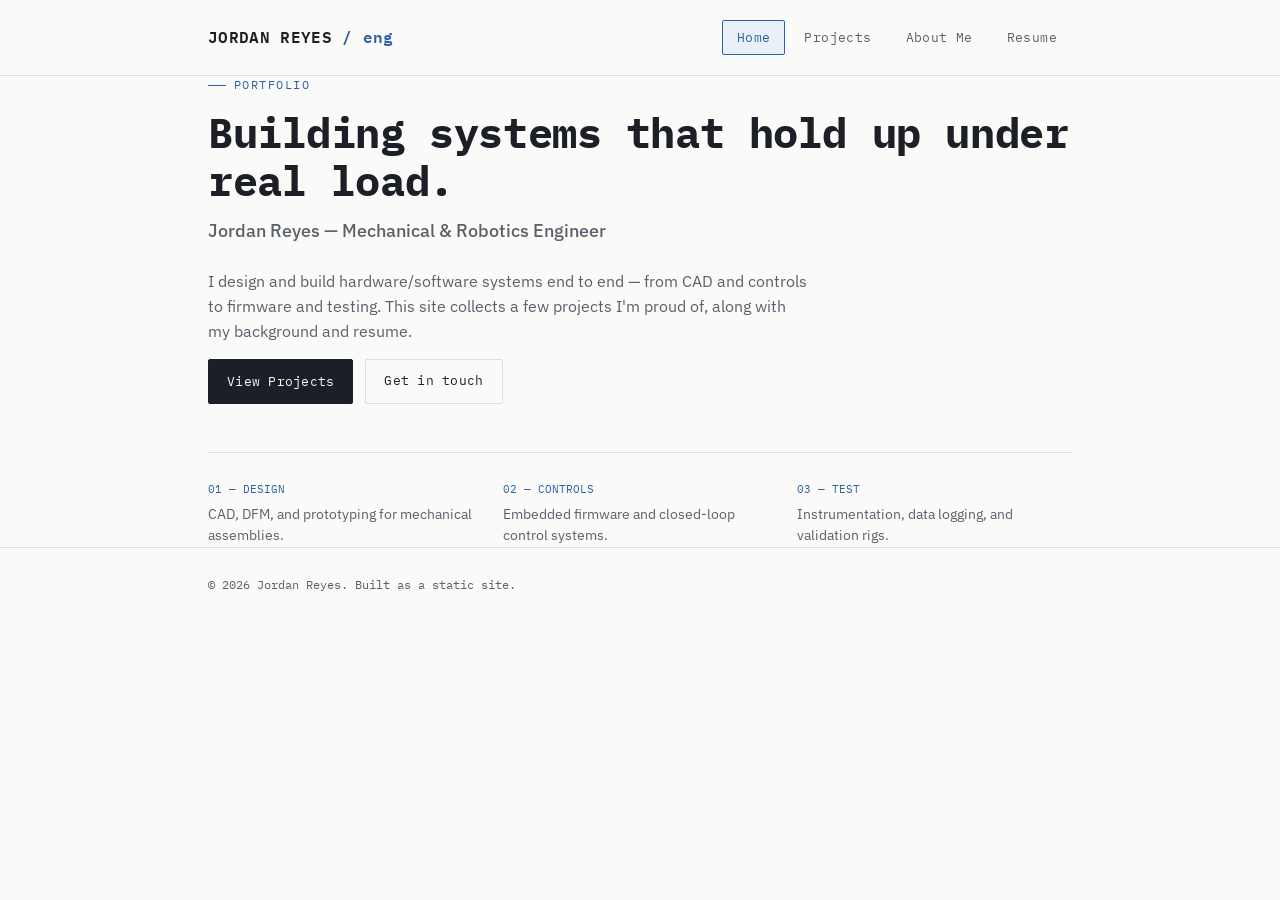
==== index.html @ dd4247fc "Rename portfolio.html to index.html" ====
<!DOCTYPE html>
<html lang="en">
<head>
<meta charset="UTF-8">
<meta name="viewport" content="width=device-width, initial-scale=1.0">
<title>Jordan Reyes — Engineering Portfolio</title>
<link rel="preconnect" href="https://fonts.googleapis.com">
<link href="https://fonts.googleapis.com/css2?family=IBM+Plex+Mono:wght@400;500;600&family=IBM+Plex+Sans:wght@400;500;600&display=swap" rel="stylesheet">
<style>
  /* ============================================================
     EDIT ME #1 — COLORS
     Change these to restyle the whole site in one place.
  ============================================================ */
  :root{
    --bg:        #FAFAF8;   /* plain background */
    --panel:     #FFFFFF;   /* card background */
    --ink:       #1C1F26;   /* main text */
    --ink-soft:  #5B606B;   /* secondary text */
    --line:      #DEDEDA;   /* hairline borders */
    --accent:    #2F5FA8;   /* blueprint blue accent */
    --accent-soft:#EAF0F8;  /* light accent chip background */
    --mono: 'IBM Plex Mono', monospace;
    --sans: 'IBM Plex Sans', sans-serif;
  }

  *{ box-sizing:border-box; }
  html{ scroll-behavior:smooth; }
  body{
    margin:0;
    background:var(--bg);
    color:var(--ink);
    font-family:var(--sans);
    line-height:1.55;
    -webkit-font-smoothing:antialiased;
  }
  a{ color:inherit; }
  img{ max-width:100%; display:block; }

  /* ---------- Layout shell ---------- */
  .wrap{
    max-width:920px;
    margin:0 auto;
    padding:0 28px;
  }

  header.site{
    border-bottom:1px solid var(--line);
    background:var(--bg);
    position:sticky;
    top:0;
    z-index:20;
  }
  header.site .wrap{
    display:flex;
    align-items:center;
    justify-content:space-between;
    padding-top:20px;
    padding-bottom:20px;
    gap:24px;
    flex-wrap:wrap;
  }
  .brand{
    font-family:var(--mono);
    font-weight:600;
    font-size:16px;
    letter-spacing:0.02em;
  }
  .brand span{ color:var(--accent); }

  nav.tabs{
    display:flex;
    gap:4px;
  }
  nav.tabs button{
    font-family:var(--mono);
    font-size:13px;
    letter-spacing:0.03em;
    background:none;
    border:1px solid transparent;
    color:var(--ink-soft);
    padding:8px 14px;
    border-radius:2px;
    cursor:pointer;
    transition:all .15s ease;
  }
  nav.tabs button:hover{
    color:var(--ink);
  }
  nav.tabs button.active{
    color:var(--accent);
    border-color:var(--accent);
    background:var(--accent-soft);
  }
  nav.tabs button:focus-visible{
    outline:2px solid var(--accent);
    outline-offset:2px;
  }

  main{ padding:56px 0 100px; }
  .view{ display:none; }
  .view.active{ display:block; animation:fade .25s ease; }
  @keyframes fade{ from{opacity:0; transform:translateY(4px);} to{opacity:1; transform:translateY(0);} }

  .eyebrow{
    font-family:var(--mono);
    font-size:12px;
    letter-spacing:0.12em;
    text-transform:uppercase;
    color:var(--accent);
    display:flex;
    align-items:center;
    gap:8px;
    margin-bottom:14px;
  }
  .eyebrow::before{
    content:"";
    width:18px; height:1px;
    background:var(--accent);
    display:inline-block;
  }

  h1{
    font-family:var(--mono);
    font-size:clamp(28px,4vw,42px);
    line-height:1.15;
    margin:0 0 12px;
    letter-spacing:-0.01em;
  }
  h2{
    font-family:var(--mono);
    font-size:22px;
    margin:0 0 20px;
  }
  h3{
    font-family:var(--mono);
    font-size:16px;
    margin:0 0 6px;
  }
  p{ margin:0 0 16px; color:var(--ink-soft); max-width:60ch; }

  /* ---------- Home ---------- */
  .home-role{
    font-family:var(--sans);
    font-weight:500;
    font-size:18px;
    color:var(--ink-soft);
    margin-bottom:24px;
  }
  .cta-row{ display:flex; gap:12px; flex-wrap:wrap; margin-top:8px; }
  .btn{
    font-family:var(--mono);
    font-size:13px;
    letter-spacing:0.02em;
    padding:11px 18px;
    border-radius:2px;
    border:1px solid var(--ink);
    background:var(--ink);
    color:var(--bg);
    cursor:pointer;
    text-decoration:none;
    display:inline-block;
  }
  .btn.ghost{
    background:none;
    color:var(--ink);
    border:1px solid var(--line);
  }
  .btn:hover{ opacity:0.85; }

  .focus-list{
    margin-top:48px;
    border-top:1px solid var(--line);
    padding-top:28px;
    display:grid;
    grid-template-columns:repeat(auto-fit, minmax(180px,1fr));
    gap:20px;
  }
  .focus-list .item .tag{
    font-family:var(--mono);
    font-size:11px;
    color:var(--accent);
    margin-bottom:6px;
    display:block;
  }
  .focus-list .item p{ margin:0; font-size:14px; }

  /* ---------- Projects grid ---------- */
  .project-grid{
    display:grid;
    grid-template-columns:repeat(auto-fill, minmax(260px,1fr));
    gap:16px;
  }
  .card{
    background:var(--panel);
    border:1px solid var(--line);
    border-radius:3px;
    padding:20px;
    cursor:pointer;
    transition:border-color .15s ease, transform .15s ease;
    text-align:left;
    font-family:inherit;
  }
  .card:hover{
    border-color:var(--accent);
    transform:translateY(-2px);
  }
  .card:focus-visible{
    outline:2px solid var(--accent);
    outline-offset:2px;
  }
  .card .id{
    font-family:var(--mono);
    font-size:11px;
    color:var(--accent);
    display:block;
    margin-bottom:10px;
  }
  .card h3{ margin-bottom:8px; }
  .card p{ font-size:14px; margin-bottom:14px; }
  .chips{ display:flex; flex-wrap:wrap; gap:6px; }
  .chip{
    font-family:var(--mono);
    font-size:11px;
    background:var(--accent-soft);
    color:var(--accent);
    padding:4px 8px;
    border-radius:2px;
  }
  .card .open-hint{
    font-family:var(--mono);
    font-size:11px;
    color:var(--ink-soft);
    margin-top:14px;
    display:block;
  }

  /* ---------- Project detail ---------- */
  .back-link{
    font-family:var(--mono);
    font-size:13px;
    color:var(--ink-soft);
    background:none;
    border:none;
    cursor:pointer;
    padding:0;
    margin-bottom:28px;
    display:inline-flex;
    align-items:center;
    gap:6px;
  }
  .back-link:hover{ color:var(--accent); }

  .detail-meta{
    display:flex;
    gap:28px;
    flex-wrap:wrap;
    margin:24px 0 32px;
    padding:20px 0;
    border-top:1px solid var(--line);
    border-bottom:1px solid var(--line);
  }
  .detail-meta div .label{
    font-family:var(--mono);
    font-size:11px;
    color:var(--accent);
    display:block;
    margin-bottom:4px;
  }
  .detail-meta div .value{
    font-size:14px;
  }
  .detail-body p{ max-width:70ch; }
  .detail-links{ display:flex; gap:12px; margin-top:24px; flex-wrap:wrap; }

  /* ---------- About ---------- */
  .skills-group{ margin-bottom:28px; }
  .skills-group .label{
    font-family:var(--mono);
    font-size:12px;
    color:var(--accent);
    letter-spacing:0.05em;
    display:block;
    margin-bottom:10px;
  }
  .skills-group .chips .chip{ background:var(--panel); border:1px solid var(--line); color:var(--ink-soft); }

  /* ---------- Resume ---------- */
  .resume-box{
    border:1px solid var(--line);
    background:var(--panel);
    border-radius:3px;
    padding:32px;
    display:flex;
    justify-content:space-between;
    align-items:center;
    gap:20px;
    flex-wrap:wrap;
  }
  .resume-box h3{ margin-bottom:4px; }
  .resume-box p{ margin:0; font-size:14px; }

  footer{
    border-top:1px solid var(--line);
    padding:28px 0;
    font-family:var(--mono);
    font-size:12px;
    color:var(--ink-soft);
  }

  @media (max-width:560px){
    nav.tabs{ width:100%; justify-content:space-between; }
    nav.tabs button{ padding:8px 8px; font-size:12px; }
  }
</style>
</head>
<body>

<header class="site">
  <div class="wrap">
    <!-- EDIT ME #2 — your name -->
    <div class="brand">JORDAN REYES <span>/ eng</span></div>
    <nav class="tabs" id="tabs">
      <button data-tab="home" class="active">Home</button>
      <button data-tab="projects">Projects</button>
      <button data-tab="about">About Me</button>
      <button data-tab="resume">Resume</button>
    </nav>
  </div>
</header>

<main class="wrap">

  <!-- ================= HOME ================= -->
  <section class="view active" id="view-home">
    <div class="eyebrow">Portfolio</div>
    <!-- EDIT ME #3 — headline -->
    <h1>Building systems that hold up under real load.</h1>
    <div class="home-role">Jordan Reyes — Mechanical &amp; Robotics Engineer</div>
    <p>
      I design and build hardware/software systems end to end — from CAD and
      controls to firmware and testing. This site collects a few projects I'm
      proud of, along with my background and resume.
    </p>
    <div class="cta-row">
      <button class="btn" onclick="showTab('projects')">View Projects</button>
      <a class="btn ghost" href="mailto:jordan@example.com">Get in touch</a>
    </div>

    <div class="focus-list">
      <div class="item">
        <span class="tag">01 — DESIGN</span>
        <p>CAD, DFM, and prototyping for mechanical assemblies.</p>
      </div>
      <div class="item">
        <span class="tag">02 — CONTROLS</span>
        <p>Embedded firmware and closed-loop control systems.</p>
      </div>
      <div class="item">
        <span class="tag">03 — TEST</span>
        <p>Instrumentation, data logging, and validation rigs.</p>
      </div>
    </div>
  </section>

  <!-- ================= PROJECTS (grid) ================= -->
  <section class="view" id="view-projects">
    <div class="eyebrow">Selected Work</div>
    <h2>Projects</h2>
    <div class="project-grid" id="project-grid"></div>
  </section>

  <!-- ================= PROJECT DETAIL ================= -->
  <section class="view" id="view-project-detail">
    <button class="back-link" onclick="showTab('projects')">&larr; Back to projects</button>
    <div class="eyebrow" id="pd-eyebrow">Project</div>
    <h1 id="pd-title"></h1>
    <p id="pd-tagline"></p>

    <div class="detail-meta">
      <div><span class="label">ROLE</span><span class="value" id="pd-role"></span></div>
      <div><span class="label">TIMEFRAME</span><span class="value" id="pd-timeframe"></span></div>
      <div><span class="label">STACK</span><span class="value" id="pd-stack"></span></div>
    </div>

    <div class="detail-body" id="pd-body"></div>

    <div class="detail-links" id="pd-links"></div>
  </section>

  <!-- ================= ABOUT ================= -->
  <section class="view" id="view-about">
    <div class="eyebrow">Background</div>
    <h2>About Me</h2>
    <!-- EDIT ME #4 — your bio -->
    <p>
      I'm a mechanical engineer with a focus on robotics and automated
      systems. I studied Mechanical Engineering at State University and have
      since worked across product design, controls, and manufacturing
      engineering roles. I like projects that force me to work across the
      full stack — mechanical, electrical, and software.
    </p>
    <p>
      Outside of work I build small robots, tinker with 3D printers, and
      contribute to a couple of open-source hardware projects.
    </p>

    <div class="skills-group">
      <span class="label">DESIGN &amp; CAD</span>
      <div class="chips">
        <span class="chip">SolidWorks</span>
        <span class="chip">Fusion 360</span>
        <span class="chip">GD&amp;T</span>
        <span class="chip">FEA</span>
      </div>
    </div>
    <div class="skills-group">
      <span class="label">SOFTWARE &amp; CONTROLS</span>
      <div class="chips">
        <span class="chip">Python</span>
        <span class="chip">C++</span>
        <span class="chip">MATLAB</span>
        <span class="chip">ROS</span>
      </div>
    </div>
    <div class="skills-group">
      <span class="label">EDUCATION</span>
      <div class="chips">
        <span class="chip">B.S. Mechanical Engineering — State University, 2022</span>
      </div>
    </div>
  </section>

  <!-- ================= RESUME ================= -->
  <section class="view" id="view-resume">
    <div class="eyebrow">Resume</div>
    <h2>Resume</h2>
    <div class="resume-box">
      <div>
        <h3>Jordan Reyes — Resume</h3>
        <p>PDF, last updated July 2026</p>
      </div>
      <!-- EDIT ME #5 — link this to your actual resume PDF, see notes below -->
      <a class="btn" href="resume.pdf" download>Download PDF</a>
    </div>
  </section>

</main>

<footer>
  <div class="wrap">© 2026 Jordan Reyes. Built as a static site.</div>
</footer>

<script>
  /* ============================================================
     EDIT ME #6 — YOUR PROJECTS
     Add, remove, or edit entries in this list. Every project
     needs a unique "id". Everything else is free text.
  ============================================================ */
  const projects = [
    {
      id: "01",
      title: "Autonomous Line-Following Rover",
      tagline: "A small autonomous rover built from scratch for a robotics competition.",
      role: "Lead mechanical & firmware engineer",
      timeframe: "Spring 2025",
      stack: ["C++", "SolidWorks", "PID control", "IR sensors"],
      body: `
        <p>Designed and built a two-wheeled autonomous rover that follows a
        marked track and avoids obstacles using an array of IR sensors and a
        PID control loop running on an Arduino.</p>
        <p>I handled the mechanical chassis design in SolidWorks, 3D printed
        the housing, and wrote the control firmware in C++. The biggest
        challenge was tuning the PID loop for stability at higher speeds —
        I ended up building a small logging rig to capture sensor data over
        serial and tune gains offline.</p>
      `,
      links: [
        { label: "GitHub Repo", url: "#" },
        { label: "Demo Video", url: "#" }
      ]
    },
    {
      id: "02",
      title: "Modular 3D-Printer Toolhead",
      tagline: "A quick-swap toolhead system for multi-material 3D printing.",
      role: "Mechanical design",
      timeframe: "Fall 2024",
      stack: ["Fusion 360", "FDM printing", "GD&T"],
      body: `
        <p>Designed a quick-release toolhead mount that lets a single 3D
        printer swap between an FDM extruder and a laser engraving head in
        under 30 seconds, without recalibrating the bed.</p>
        <p>Iterated through six prototypes to land on a kinematic-coupling
        style mount that repeats position within 0.05mm — good enough to
        avoid a full re-level after every swap.</p>
      `,
      links: [
        { label: "Case Study", url: "#" }
      ]
    },
    {
      id: "03",
      title: "Load-Cell Test Rig",
      tagline: "Instrumentation rig for validating bracket designs under cyclic load.",
      role: "Test engineer",
      timeframe: "Summer 2024",
      stack: ["Python", "Instrumentation", "Data logging"],
      body: `
        <p>Built a test rig using load cells and a data acquisition board to
        cyclically load bracket prototypes and log stress data over
        thousands of cycles, to validate fatigue life before committing to
        tooling.</p>
        <p>Wrote a Python logging and analysis pipeline to flag early signs
        of fatigue and generate pass/fail reports automatically.</p>
      `,
      links: [
        { label: "GitHub Repo", url: "#" }
      ]
    }
  ];

  // ---------- render project cards ----------
  const grid = document.getElementById('project-grid');
  projects.forEach(p => {
    const card = document.createElement('button');
    card.className = 'card';
    card.innerHTML = `
      <span class="id">PRJ-${p.id}</span>
      <h3>${p.title}</h3>
      <p>${p.tagline}</p>
      <div class="chips">${p.stack.map(s => `<span class="chip">${s}</span>`).join('')}</div>
      <span class="open-hint">View details &rarr;</span>
    `;
    card.addEventListener('click', () => openProject(p.id));
    grid.appendChild(card);
  });

  function openProject(id){
    const p = projects.find(pr => pr.id === id);
    if(!p) return;
    document.getElementById('pd-eyebrow').textContent = `Project PRJ-${p.id}`;
    document.getElementById('pd-title').textContent = p.title;
    document.getElementById('pd-tagline').textContent = p.tagline;
    document.getElementById('pd-role').textContent = p.role;
    document.getElementById('pd-timeframe').textContent = p.timeframe;
    document.getElementById('pd-stack').textContent = p.stack.join(', ');
    document.getElementById('pd-body').innerHTML = p.body;

    const linksEl = document.getElementById('pd-links');
    linksEl.innerHTML = '';
    p.links.forEach(l => {
      const a = document.createElement('a');
      a.className = 'btn ghost';
      a.href = l.url;
      a.target = '_blank';
      a.rel = 'noopener';
      a.textContent = l.label;
      linksEl.appendChild(a);
    });

    showView('view-project-detail');
  }

  // ---------- tab navigation ----------
  const tabButtons = document.querySelectorAll('nav.tabs button');
  tabButtons.forEach(btn => {
    btn.addEventListener('click', () => showTab(btn.dataset.tab));
  });

  function showTab(tab){
    tabButtons.forEach(b => b.classList.toggle('active', b.dataset.tab === tab));
    showView('view-' + tab);
  }

  function showView(viewId){
    document.querySelectorAll('.view').forEach(v => v.classList.remove('active'));
    document.getElementById(viewId).classList.add('active');
    window.scrollTo({ top: 0, behavior: 'smooth' });
  }
</script>

</body>
</html>
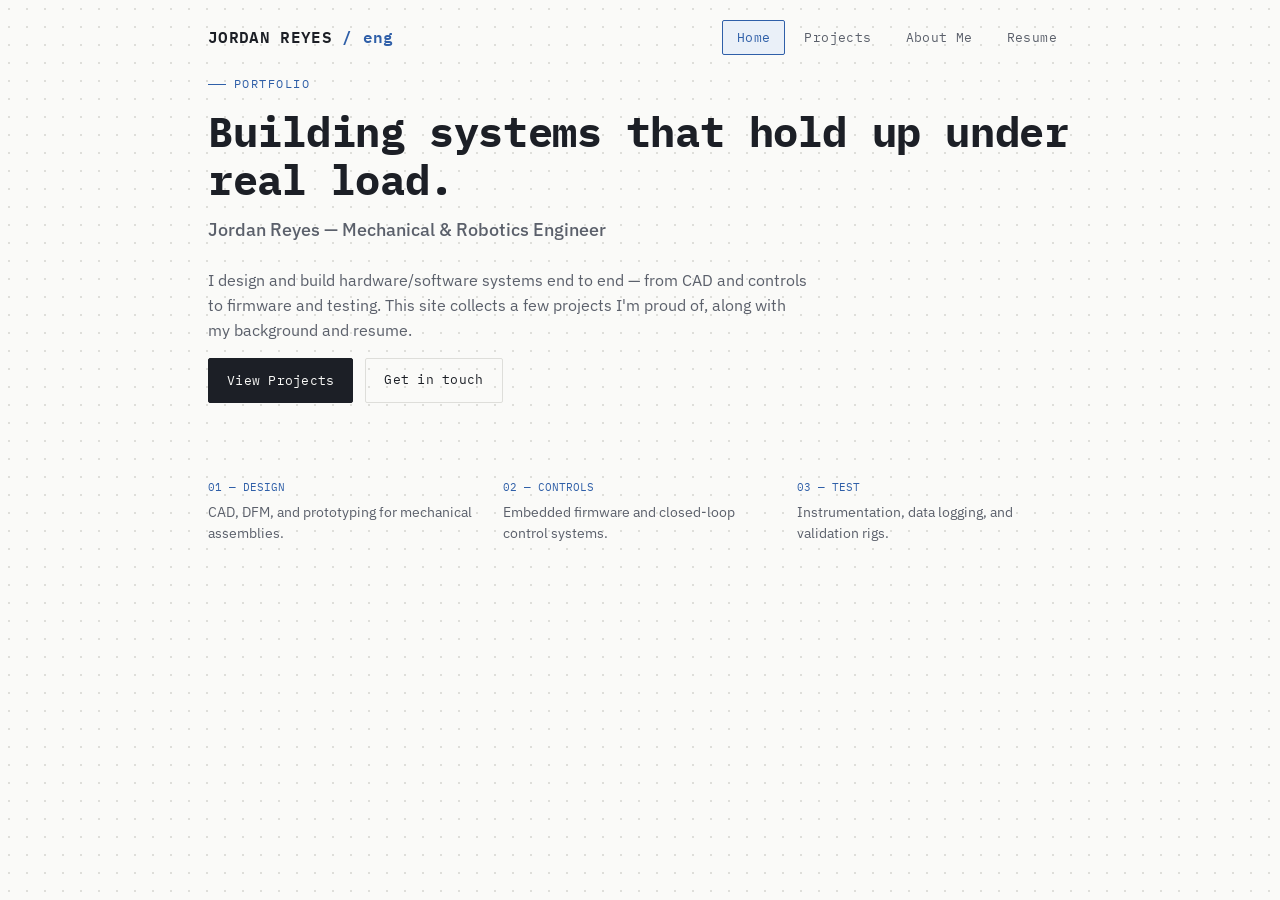
==== commit bb1579d6: "Update index.html" ====
--- a/index.html
+++ b/index.html
@@ -27,7 +27,9 @@
   html{ scroll-behavior:smooth; }
   body{
     margin:0;
-    background:var(--bg);
+    background-color:var(--bg);
+    background-image:radial-gradient(var(--line) 1px, transparent 1px);
+    background-size:18px 18px;
     color:var(--ink);
     font-family:var(--sans);
     line-height:1.55;
@@ -44,8 +46,6 @@
   }
 
   header.site{
-    border-bottom:1px solid var(--line);
-    background:var(--bg);
     position:sticky;
     top:0;
     z-index:20;
@@ -169,7 +169,6 @@
 
   .focus-list{
     margin-top:48px;
-    border-top:1px solid var(--line);
     padding-top:28px;
     display:grid;
     grid-template-columns:repeat(auto-fit, minmax(180px,1fr));
@@ -445,10 +444,6 @@
   </section>
 
 </main>
-
-<footer>
-  <div class="wrap">© 2026 Jordan Reyes. Built as a static site.</div>
-</footer>
 
 <script>
   /* ============================================================
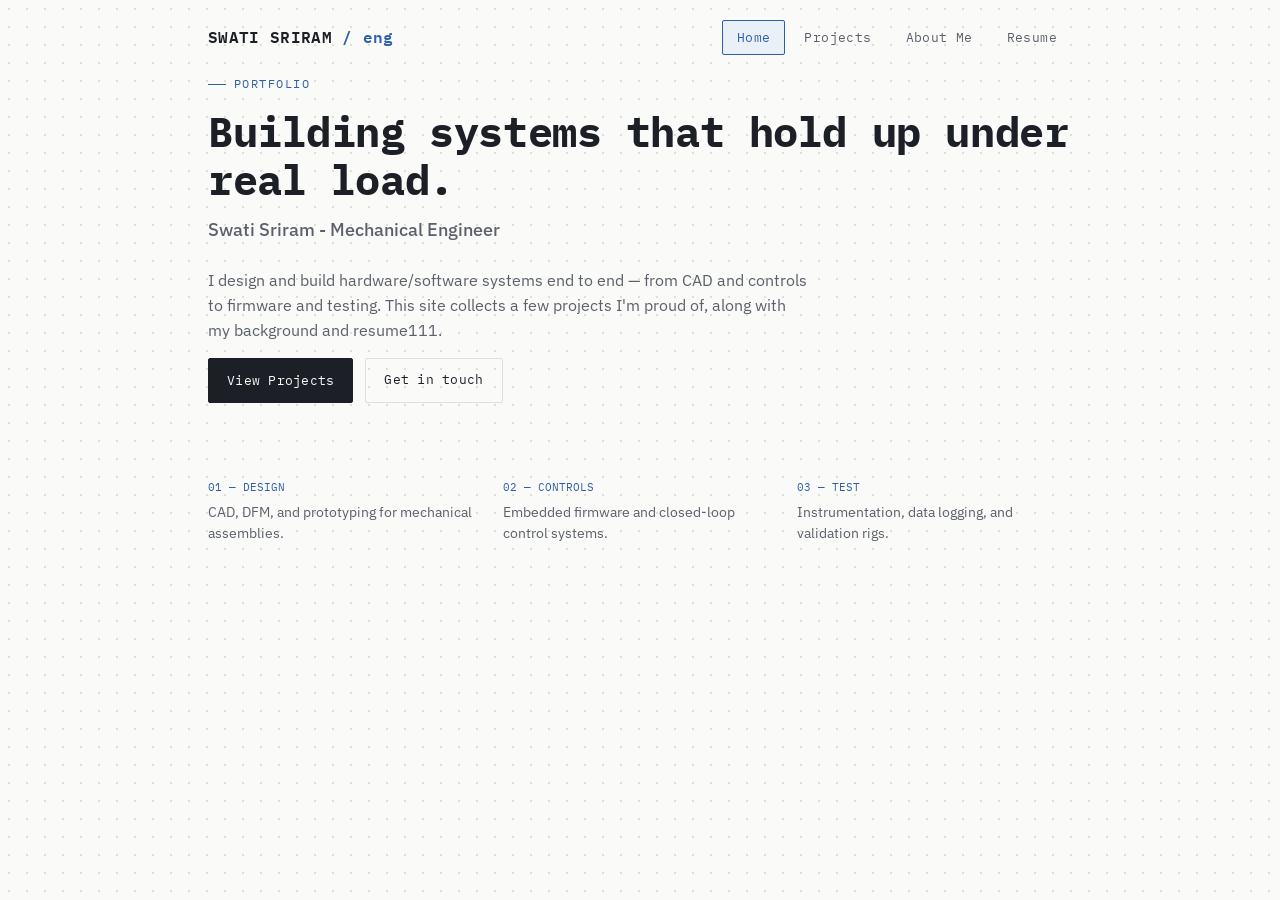
==== commit da165f30: "Update name and descriptions" ====
--- a/index.html
+++ b/index.html
@@ -317,7 +317,7 @@
 <header class="site">
   <div class="wrap">
     <!-- EDIT ME #2 — your name -->
-    <div class="brand">JORDAN REYES <span>/ eng</span></div>
+    <div class="brand">SWATI SRIRAM <span>/ eng</span></div>
     <nav class="tabs" id="tabs">
       <button data-tab="home" class="active">Home</button>
       <button data-tab="projects">Projects</button>
@@ -334,11 +334,11 @@
     <div class="eyebrow">Portfolio</div>
     <!-- EDIT ME #3 — headline -->
     <h1>Building systems that hold up under real load.</h1>
-    <div class="home-role">Jordan Reyes — Mechanical &amp; Robotics Engineer</div>
+    <div class="home-role">Swati Sriram - Mechanical Engineer</div>
     <p>
       I design and build hardware/software systems end to end — from CAD and
       controls to firmware and testing. This site collects a few projects I'm
-      proud of, along with my background and resume.
+      proud of, along with my background and resume111.
     </p>
     <div class="cta-row">
       <button class="btn" onclick="showTab('projects')">View Projects</button>
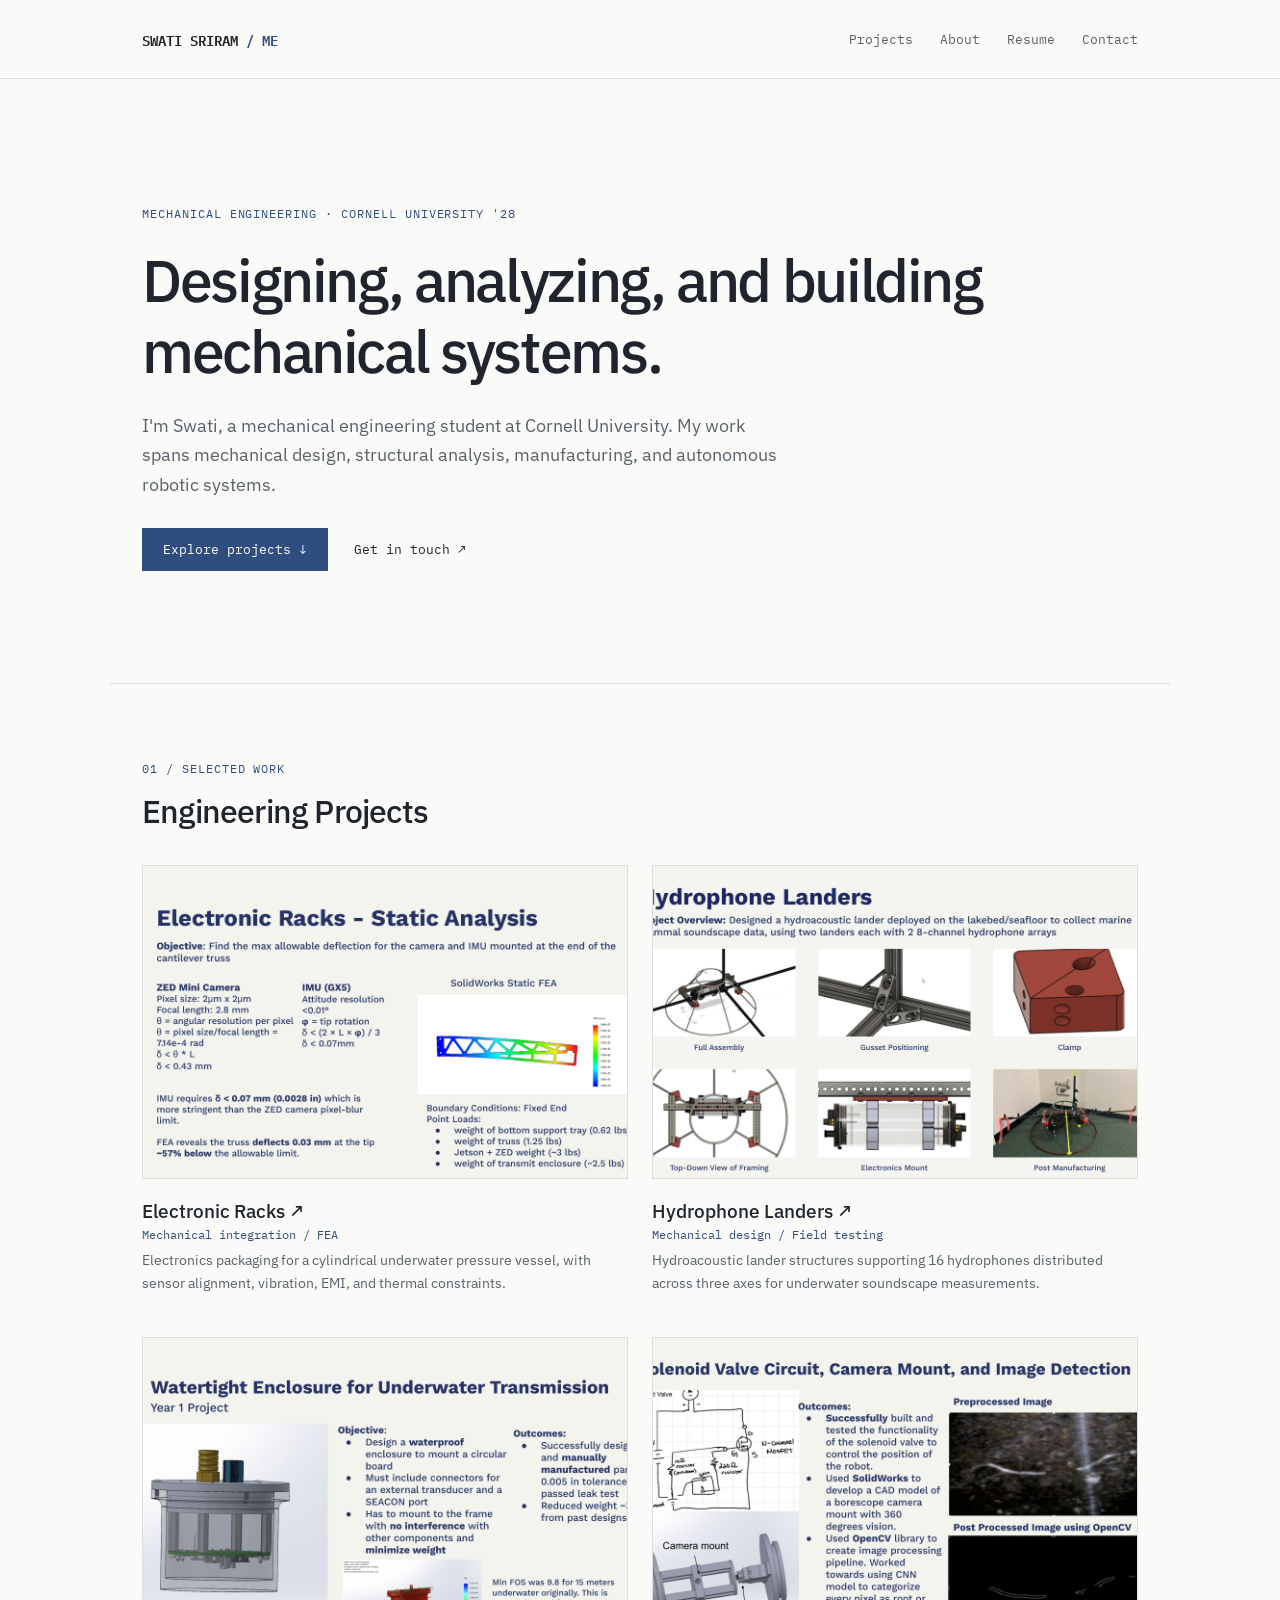
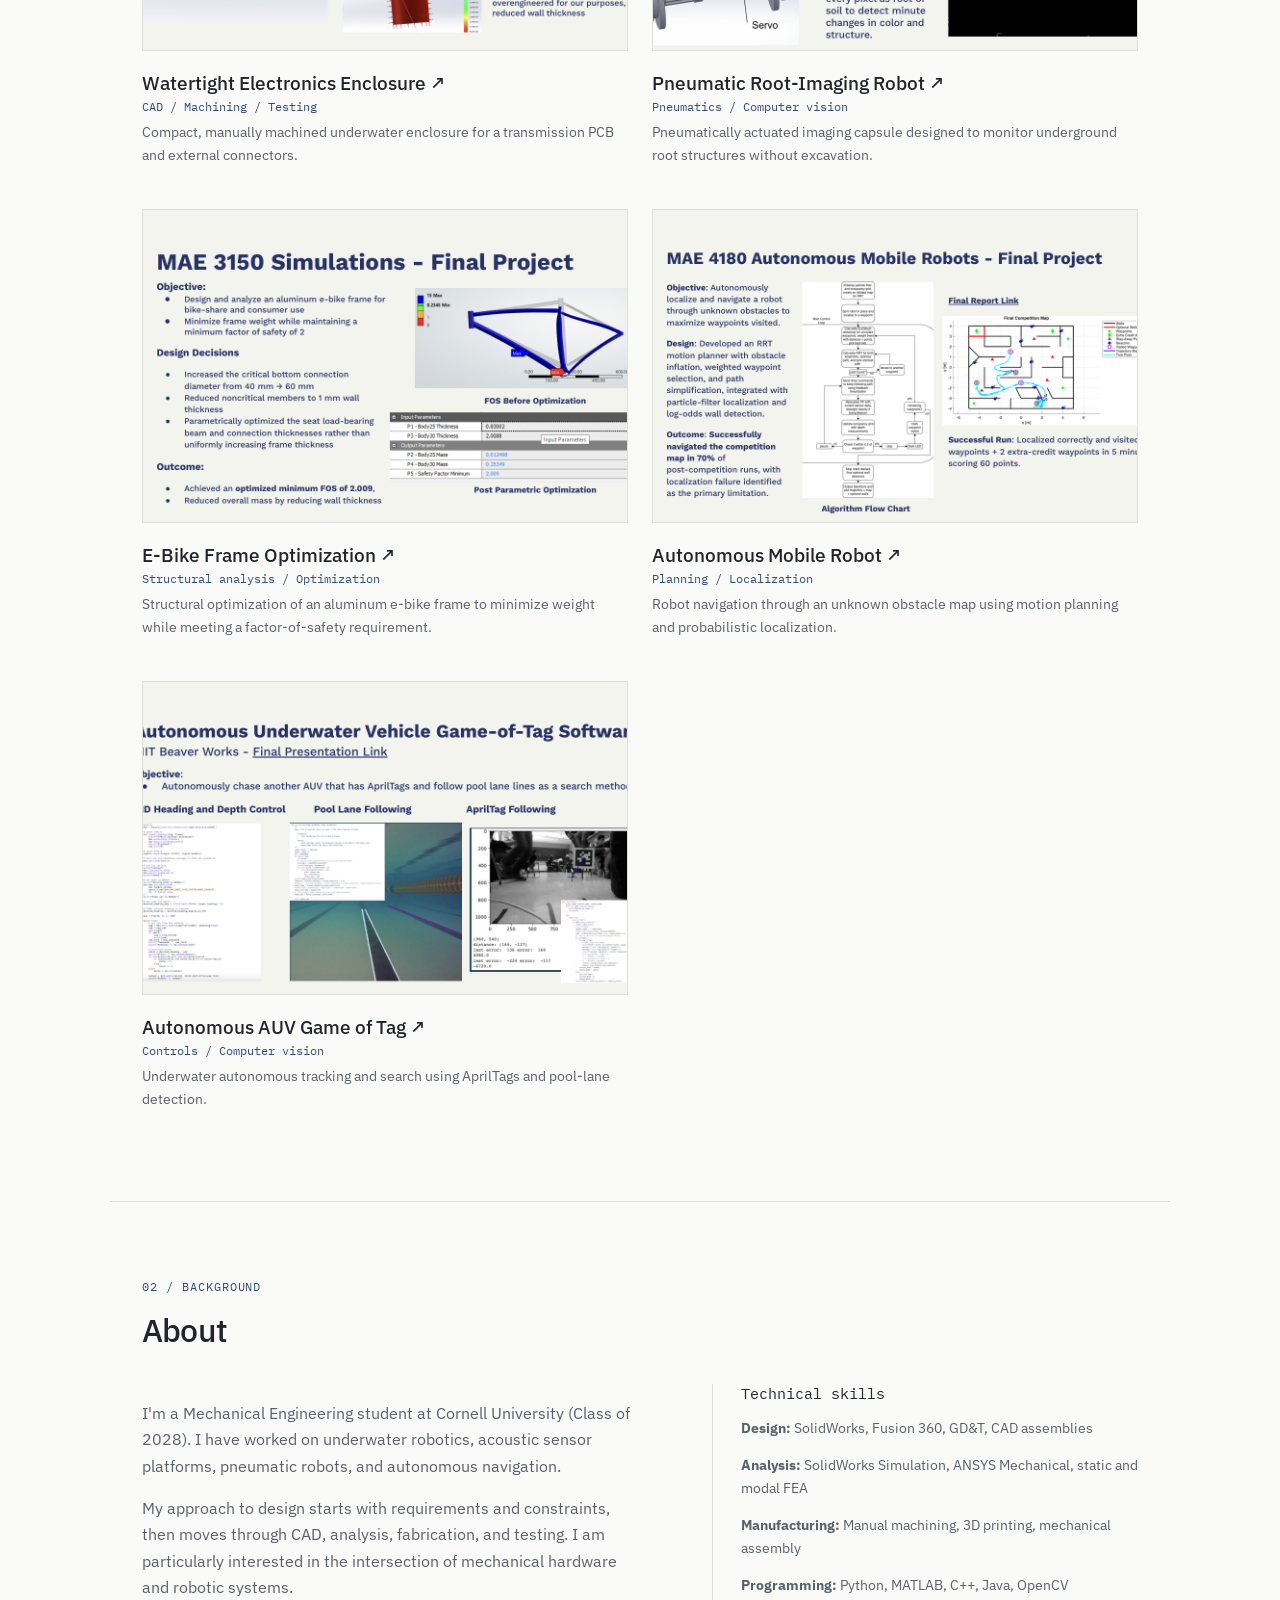
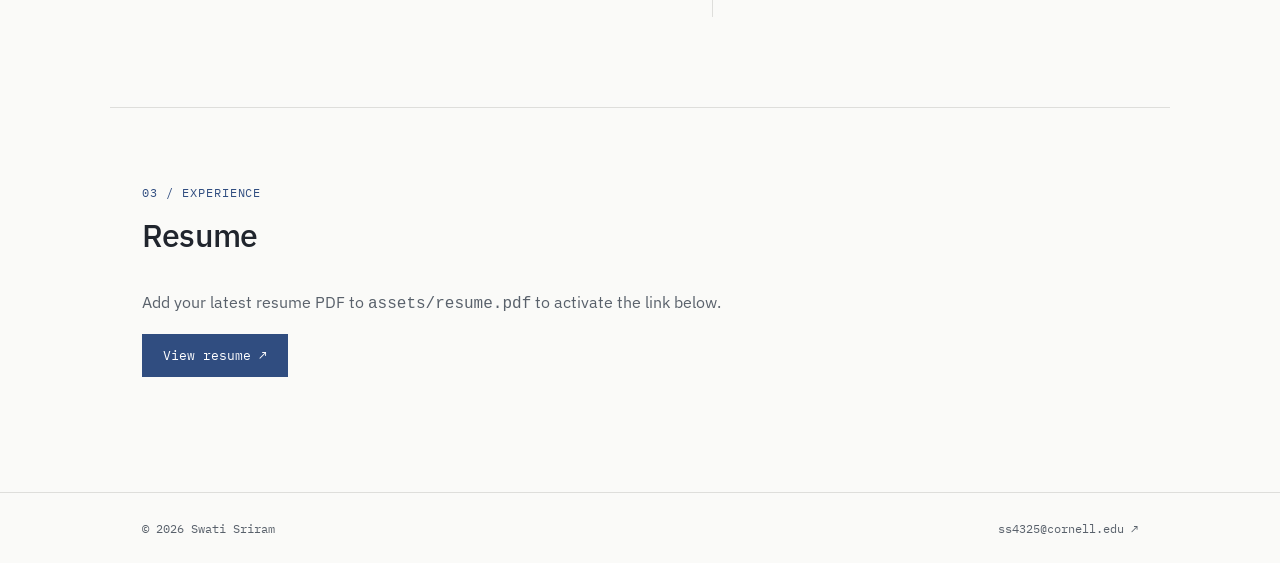
==== commit 9d564b52: "Add files via upload" ====
--- a/index.html
+++ b/index.html
@@ -1,578 +1,3 @@
-<!DOCTYPE html>
-<html lang="en">
-<head>
-<meta charset="UTF-8">
-<meta name="viewport" content="width=device-width, initial-scale=1.0">
-<title>Jordan Reyes — Engineering Portfolio</title>
-<link rel="preconnect" href="https://fonts.googleapis.com">
-<link href="https://fonts.googleapis.com/css2?family=IBM+Plex+Mono:wght@400;500;600&family=IBM+Plex+Sans:wght@400;500;600&display=swap" rel="stylesheet">
-<style>
-  /* ============================================================
-     EDIT ME #1 — COLORS
-     Change these to restyle the whole site in one place.
-  ============================================================ */
-  :root{
-    --bg:        #FAFAF8;   /* plain background */
-    --panel:     #FFFFFF;   /* card background */
-    --ink:       #1C1F26;   /* main text */
-    --ink-soft:  #5B606B;   /* secondary text */
-    --line:      #DEDEDA;   /* hairline borders */
-    --accent:    #2F5FA8;   /* blueprint blue accent */
-    --accent-soft:#EAF0F8;  /* light accent chip background */
-    --mono: 'IBM Plex Mono', monospace;
-    --sans: 'IBM Plex Sans', sans-serif;
-  }
-
-  *{ box-sizing:border-box; }
-  html{ scroll-behavior:smooth; }
-  body{
-    margin:0;
-    background-color:var(--bg);
-    background-image:radial-gradient(var(--line) 1px, transparent 1px);
-    background-size:18px 18px;
-    color:var(--ink);
-    font-family:var(--sans);
-    line-height:1.55;
-    -webkit-font-smoothing:antialiased;
-  }
-  a{ color:inherit; }
-  img{ max-width:100%; display:block; }
-
-  /* ---------- Layout shell ---------- */
-  .wrap{
-    max-width:920px;
-    margin:0 auto;
-    padding:0 28px;
-  }
-
-  header.site{
-    position:sticky;
-    top:0;
-    z-index:20;
-  }
-  header.site .wrap{
-    display:flex;
-    align-items:center;
-    justify-content:space-between;
-    padding-top:20px;
-    padding-bottom:20px;
-    gap:24px;
-    flex-wrap:wrap;
-  }
-  .brand{
-    font-family:var(--mono);
-    font-weight:600;
-    font-size:16px;
-    letter-spacing:0.02em;
-  }
-  .brand span{ color:var(--accent); }
-
-  nav.tabs{
-    display:flex;
-    gap:4px;
-  }
-  nav.tabs button{
-    font-family:var(--mono);
-    font-size:13px;
-    letter-spacing:0.03em;
-    background:none;
-    border:1px solid transparent;
-    color:var(--ink-soft);
-    padding:8px 14px;
-    border-radius:2px;
-    cursor:pointer;
-    transition:all .15s ease;
-  }
-  nav.tabs button:hover{
-    color:var(--ink);
-  }
-  nav.tabs button.active{
-    color:var(--accent);
-    border-color:var(--accent);
-    background:var(--accent-soft);
-  }
-  nav.tabs button:focus-visible{
-    outline:2px solid var(--accent);
-    outline-offset:2px;
-  }
-
-  main{ padding:56px 0 100px; }
-  .view{ display:none; }
-  .view.active{ display:block; animation:fade .25s ease; }
-  @keyframes fade{ from{opacity:0; transform:translateY(4px);} to{opacity:1; transform:translateY(0);} }
-
-  .eyebrow{
-    font-family:var(--mono);
-    font-size:12px;
-    letter-spacing:0.12em;
-    text-transform:uppercase;
-    color:var(--accent);
-    display:flex;
-    align-items:center;
-    gap:8px;
-    margin-bottom:14px;
-  }
-  .eyebrow::before{
-    content:"";
-    width:18px; height:1px;
-    background:var(--accent);
-    display:inline-block;
-  }
-
-  h1{
-    font-family:var(--mono);
-    font-size:clamp(28px,4vw,42px);
-    line-height:1.15;
-    margin:0 0 12px;
-    letter-spacing:-0.01em;
-  }
-  h2{
-    font-family:var(--mono);
-    font-size:22px;
-    margin:0 0 20px;
-  }
-  h3{
-    font-family:var(--mono);
-    font-size:16px;
-    margin:0 0 6px;
-  }
-  p{ margin:0 0 16px; color:var(--ink-soft); max-width:60ch; }
-
-  /* ---------- Home ---------- */
-  .home-role{
-    font-family:var(--sans);
-    font-weight:500;
-    font-size:18px;
-    color:var(--ink-soft);
-    margin-bottom:24px;
-  }
-  .cta-row{ display:flex; gap:12px; flex-wrap:wrap; margin-top:8px; }
-  .btn{
-    font-family:var(--mono);
-    font-size:13px;
-    letter-spacing:0.02em;
-    padding:11px 18px;
-    border-radius:2px;
-    border:1px solid var(--ink);
-    background:var(--ink);
-    color:var(--bg);
-    cursor:pointer;
-    text-decoration:none;
-    display:inline-block;
-  }
-  .btn.ghost{
-    background:none;
-    color:var(--ink);
-    border:1px solid var(--line);
-  }
-  .btn:hover{ opacity:0.85; }
-
-  .focus-list{
-    margin-top:48px;
-    padding-top:28px;
-    display:grid;
-    grid-template-columns:repeat(auto-fit, minmax(180px,1fr));
-    gap:20px;
-  }
-  .focus-list .item .tag{
-    font-family:var(--mono);
-    font-size:11px;
-    color:var(--accent);
-    margin-bottom:6px;
-    display:block;
-  }
-  .focus-list .item p{ margin:0; font-size:14px; }
-
-  /* ---------- Projects grid ---------- */
-  .project-grid{
-    display:grid;
-    grid-template-columns:repeat(auto-fill, minmax(260px,1fr));
-    gap:16px;
-  }
-  .card{
-    background:var(--panel);
-    border:1px solid var(--line);
-    border-radius:3px;
-    padding:20px;
-    cursor:pointer;
-    transition:border-color .15s ease, transform .15s ease;
-    text-align:left;
-    font-family:inherit;
-  }
-  .card:hover{
-    border-color:var(--accent);
-    transform:translateY(-2px);
-  }
-  .card:focus-visible{
-    outline:2px solid var(--accent);
-    outline-offset:2px;
-  }
-  .card .id{
-    font-family:var(--mono);
-    font-size:11px;
-    color:var(--accent);
-    display:block;
-    margin-bottom:10px;
-  }
-  .card h3{ margin-bottom:8px; }
-  .card p{ font-size:14px; margin-bottom:14px; }
-  .chips{ display:flex; flex-wrap:wrap; gap:6px; }
-  .chip{
-    font-family:var(--mono);
-    font-size:11px;
-    background:var(--accent-soft);
-    color:var(--accent);
-    padding:4px 8px;
-    border-radius:2px;
-  }
-  .card .open-hint{
-    font-family:var(--mono);
-    font-size:11px;
-    color:var(--ink-soft);
-    margin-top:14px;
-    display:block;
-  }
-
-  /* ---------- Project detail ---------- */
-  .back-link{
-    font-family:var(--mono);
-    font-size:13px;
-    color:var(--ink-soft);
-    background:none;
-    border:none;
-    cursor:pointer;
-    padding:0;
-    margin-bottom:28px;
-    display:inline-flex;
-    align-items:center;
-    gap:6px;
-  }
-  .back-link:hover{ color:var(--accent); }
-
-  .detail-meta{
-    display:flex;
-    gap:28px;
-    flex-wrap:wrap;
-    margin:24px 0 32px;
-    padding:20px 0;
-    border-top:1px solid var(--line);
-    border-bottom:1px solid var(--line);
-  }
-  .detail-meta div .label{
-    font-family:var(--mono);
-    font-size:11px;
-    color:var(--accent);
-    display:block;
-    margin-bottom:4px;
-  }
-  .detail-meta div .value{
-    font-size:14px;
-  }
-  .detail-body p{ max-width:70ch; }
-  .detail-links{ display:flex; gap:12px; margin-top:24px; flex-wrap:wrap; }
-
-  /* ---------- About ---------- */
-  .skills-group{ margin-bottom:28px; }
-  .skills-group .label{
-    font-family:var(--mono);
-    font-size:12px;
-    color:var(--accent);
-    letter-spacing:0.05em;
-    display:block;
-    margin-bottom:10px;
-  }
-  .skills-group .chips .chip{ background:var(--panel); border:1px solid var(--line); color:var(--ink-soft); }
-
-  /* ---------- Resume ---------- */
-  .resume-box{
-    border:1px solid var(--line);
-    background:var(--panel);
-    border-radius:3px;
-    padding:32px;
-    display:flex;
-    justify-content:space-between;
-    align-items:center;
-    gap:20px;
-    flex-wrap:wrap;
-  }
-  .resume-box h3{ margin-bottom:4px; }
-  .resume-box p{ margin:0; font-size:14px; }
-
-  footer{
-    border-top:1px solid var(--line);
-    padding:28px 0;
-    font-family:var(--mono);
-    font-size:12px;
-    color:var(--ink-soft);
-  }
-
-  @media (max-width:560px){
-    nav.tabs{ width:100%; justify-content:space-between; }
-    nav.tabs button{ padding:8px 8px; font-size:12px; }
-  }
-</style>
-</head>
-<body>
-
-<header class="site">
-  <div class="wrap">
-    <!-- EDIT ME #2 — your name -->
-    <div class="brand">SWATI SRIRAM <span>/ eng</span></div>
-    <nav class="tabs" id="tabs">
-      <button data-tab="home" class="active">Home</button>
-      <button data-tab="projects">Projects</button>
-      <button data-tab="about">About Me</button>
-      <button data-tab="resume">Resume</button>
-    </nav>
-  </div>
-</header>
-
-<main class="wrap">
-
-  <!-- ================= HOME ================= -->
-  <section class="view active" id="view-home">
-    <div class="eyebrow">Portfolio</div>
-    <!-- EDIT ME #3 — headline -->
-    <h1>Building systems that hold up under real load.</h1>
-    <div class="home-role">Swati Sriram - Mechanical Engineer</div>
-    <p>
-      I design and build hardware/software systems end to end — from CAD and
-      controls to firmware and testing. This site collects a few projects I'm
-      proud of, along with my background and resume111.
-    </p>
-    <div class="cta-row">
-      <button class="btn" onclick="showTab('projects')">View Projects</button>
-      <a class="btn ghost" href="mailto:jordan@example.com">Get in touch</a>
-    </div>
-
-    <div class="focus-list">
-      <div class="item">
-        <span class="tag">01 — DESIGN</span>
-        <p>CAD, DFM, and prototyping for mechanical assemblies.</p>
-      </div>
-      <div class="item">
-        <span class="tag">02 — CONTROLS</span>
-        <p>Embedded firmware and closed-loop control systems.</p>
-      </div>
-      <div class="item">
-        <span class="tag">03 — TEST</span>
-        <p>Instrumentation, data logging, and validation rigs.</p>
-      </div>
-    </div>
-  </section>
-
-  <!-- ================= PROJECTS (grid) ================= -->
-  <section class="view" id="view-projects">
-    <div class="eyebrow">Selected Work</div>
-    <h2>Projects</h2>
-    <div class="project-grid" id="project-grid"></div>
-  </section>
-
-  <!-- ================= PROJECT DETAIL ================= -->
-  <section class="view" id="view-project-detail">
-    <button class="back-link" onclick="showTab('projects')">&larr; Back to projects</button>
-    <div class="eyebrow" id="pd-eyebrow">Project</div>
-    <h1 id="pd-title"></h1>
-    <p id="pd-tagline"></p>
-
-    <div class="detail-meta">
-      <div><span class="label">ROLE</span><span class="value" id="pd-role"></span></div>
-      <div><span class="label">TIMEFRAME</span><span class="value" id="pd-timeframe"></span></div>
-      <div><span class="label">STACK</span><span class="value" id="pd-stack"></span></div>
-    </div>
-
-    <div class="detail-body" id="pd-body"></div>
-
-    <div class="detail-links" id="pd-links"></div>
-  </section>
-
-  <!-- ================= ABOUT ================= -->
-  <section class="view" id="view-about">
-    <div class="eyebrow">Background</div>
-    <h2>About Me</h2>
-    <!-- EDIT ME #4 — your bio -->
-    <p>
-      I'm a mechanical engineer with a focus on robotics and automated
-      systems. I studied Mechanical Engineering at State University and have
-      since worked across product design, controls, and manufacturing
-      engineering roles. I like projects that force me to work across the
-      full stack — mechanical, electrical, and software.
-    </p>
-    <p>
-      Outside of work I build small robots, tinker with 3D printers, and
-      contribute to a couple of open-source hardware projects.
-    </p>
-
-    <div class="skills-group">
-      <span class="label">DESIGN &amp; CAD</span>
-      <div class="chips">
-        <span class="chip">SolidWorks</span>
-        <span class="chip">Fusion 360</span>
-        <span class="chip">GD&amp;T</span>
-        <span class="chip">FEA</span>
-      </div>
-    </div>
-    <div class="skills-group">
-      <span class="label">SOFTWARE &amp; CONTROLS</span>
-      <div class="chips">
-        <span class="chip">Python</span>
-        <span class="chip">C++</span>
-        <span class="chip">MATLAB</span>
-        <span class="chip">ROS</span>
-      </div>
-    </div>
-    <div class="skills-group">
-      <span class="label">EDUCATION</span>
-      <div class="chips">
-        <span class="chip">B.S. Mechanical Engineering — State University, 2022</span>
-      </div>
-    </div>
-  </section>
-
-  <!-- ================= RESUME ================= -->
-  <section class="view" id="view-resume">
-    <div class="eyebrow">Resume</div>
-    <h2>Resume</h2>
-    <div class="resume-box">
-      <div>
-        <h3>Jordan Reyes — Resume</h3>
-        <p>PDF, last updated July 2026</p>
-      </div>
-      <!-- EDIT ME #5 — link this to your actual resume PDF, see notes below -->
-      <a class="btn" href="resume.pdf" download>Download PDF</a>
-    </div>
-  </section>
-
-</main>
-
-<script>
-  /* ============================================================
-     EDIT ME #6 — YOUR PROJECTS
-     Add, remove, or edit entries in this list. Every project
-     needs a unique "id". Everything else is free text.
-  ============================================================ */
-  const projects = [
-    {
-      id: "01",
-      title: "Autonomous Line-Following Rover",
-      tagline: "A small autonomous rover built from scratch for a robotics competition.",
-      role: "Lead mechanical & firmware engineer",
-      timeframe: "Spring 2025",
-      stack: ["C++", "SolidWorks", "PID control", "IR sensors"],
-      body: `
-        <p>Designed and built a two-wheeled autonomous rover that follows a
-        marked track and avoids obstacles using an array of IR sensors and a
-        PID control loop running on an Arduino.</p>
-        <p>I handled the mechanical chassis design in SolidWorks, 3D printed
-        the housing, and wrote the control firmware in C++. The biggest
-        challenge was tuning the PID loop for stability at higher speeds —
-        I ended up building a small logging rig to capture sensor data over
-        serial and tune gains offline.</p>
-      `,
-      links: [
-        { label: "GitHub Repo", url: "#" },
-        { label: "Demo Video", url: "#" }
-      ]
-    },
-    {
-      id: "02",
-      title: "Modular 3D-Printer Toolhead",
-      tagline: "A quick-swap toolhead system for multi-material 3D printing.",
-      role: "Mechanical design",
-      timeframe: "Fall 2024",
-      stack: ["Fusion 360", "FDM printing", "GD&T"],
-      body: `
-        <p>Designed a quick-release toolhead mount that lets a single 3D
-        printer swap between an FDM extruder and a laser engraving head in
-        under 30 seconds, without recalibrating the bed.</p>
-        <p>Iterated through six prototypes to land on a kinematic-coupling
-        style mount that repeats position within 0.05mm — good enough to
-        avoid a full re-level after every swap.</p>
-      `,
-      links: [
-        { label: "Case Study", url: "#" }
-      ]
-    },
-    {
-      id: "03",
-      title: "Load-Cell Test Rig",
-      tagline: "Instrumentation rig for validating bracket designs under cyclic load.",
-      role: "Test engineer",
-      timeframe: "Summer 2024",
-      stack: ["Python", "Instrumentation", "Data logging"],
-      body: `
-        <p>Built a test rig using load cells and a data acquisition board to
-        cyclically load bracket prototypes and log stress data over
-        thousands of cycles, to validate fatigue life before committing to
-        tooling.</p>
-        <p>Wrote a Python logging and analysis pipeline to flag early signs
-        of fatigue and generate pass/fail reports automatically.</p>
-      `,
-      links: [
-        { label: "GitHub Repo", url: "#" }
-      ]
-    }
-  ];
-
-  // ---------- render project cards ----------
-  const grid = document.getElementById('project-grid');
-  projects.forEach(p => {
-    const card = document.createElement('button');
-    card.className = 'card';
-    card.innerHTML = `
-      <span class="id">PRJ-${p.id}</span>
-      <h3>${p.title}</h3>
-      <p>${p.tagline}</p>
-      <div class="chips">${p.stack.map(s => `<span class="chip">${s}</span>`).join('')}</div>
-      <span class="open-hint">View details &rarr;</span>
-    `;
-    card.addEventListener('click', () => openProject(p.id));
-    grid.appendChild(card);
-  });
-
-  function openProject(id){
-    const p = projects.find(pr => pr.id === id);
-    if(!p) return;
-    document.getElementById('pd-eyebrow').textContent = `Project PRJ-${p.id}`;
-    document.getElementById('pd-title').textContent = p.title;
-    document.getElementById('pd-tagline').textContent = p.tagline;
-    document.getElementById('pd-role').textContent = p.role;
-    document.getElementById('pd-timeframe').textContent = p.timeframe;
-    document.getElementById('pd-stack').textContent = p.stack.join(', ');
-    document.getElementById('pd-body').innerHTML = p.body;
-
-    const linksEl = document.getElementById('pd-links');
-    linksEl.innerHTML = '';
-    p.links.forEach(l => {
-      const a = document.createElement('a');
-      a.className = 'btn ghost';
-      a.href = l.url;
-      a.target = '_blank';
-      a.rel = 'noopener';
-      a.textContent = l.label;
-      linksEl.appendChild(a);
-    });
-
-    showView('view-project-detail');
-  }
-
-  // ---------- tab navigation ----------
-  const tabButtons = document.querySelectorAll('nav.tabs button');
-  tabButtons.forEach(btn => {
-    btn.addEventListener('click', () => showTab(btn.dataset.tab));
-  });
-
-  function showTab(tab){
-    tabButtons.forEach(b => b.classList.toggle('active', b.dataset.tab === tab));
-    showView('view-' + tab);
-  }
-
-  function showView(viewId){
-    document.querySelectorAll('.view').forEach(v => v.classList.remove('active'));
-    document.getElementById(viewId).classList.add('active');
-    window.scrollTo({ top: 0, behavior: 'smooth' });
-  }
-</script>
-
-</body>
-</html>
+<!doctype html>
+<html lang="en"><head><meta charset="utf-8"><meta name="viewport" content="width=device-width,initial-scale=1"><title>Swati Sriram | Mechanical Engineering</title><meta name="description" content="Mechanical engineering design portfolio of Swati Sriram, Cornell University."><link rel="preconnect" href="https://fonts.googleapis.com"><link rel="preconnect" href="https://fonts.gstatic.com" crossorigin><link href="https://fonts.googleapis.com/css2?family=IBM+Plex+Mono:wght@400;500;600&family=IBM+Plex+Sans:wght@400;500;600&display=swap" rel="stylesheet"><link rel="stylesheet" href="style.css"></head>
+<body><header class="site-header"><div class="container header-inner"><a class="wordmark" href="#home">SWATI SRIRAM<span> / ME</span></a><nav aria-label="Main navigation"><a href="#projects">Projects</a><a href="#about">About</a><a href="#resume">Resume</a><a href="mailto:ss4325@cornell.edu">Contact</a></nav></div></header><main id="home"><section class="container hero"><p class="eyebrow">MECHANICAL ENGINEERING · CORNELL UNIVERSITY '28</p><h1>Designing, analyzing, and building mechanical systems.</h1><p class="intro">I'm Swati, a mechanical engineering student at Cornell University. My work spans mechanical design, structural analysis, manufacturing, and autonomous robotic systems.</p><div class="hero-links"><a class="button" href="#projects">Explore projects ↓</a><a class="text-link" href="mailto:ss4325@cornell.edu">Get in touch ↗</a></div></section><section id="projects" class="container section"><div class="section-heading"><span class="eyebrow">01 / SELECTED WORK</span><h2>Engineering Projects</h2></div><div id="project-grid" class="project-grid"></div></section><section id="project-detail" class="container detail" hidden aria-live="polite"><button id="close-detail" class="back">← All projects</button><div id="detail-content"></div></section><section id="about" class="container section about"><div class="section-heading"><span class="eyebrow">02 / BACKGROUND</span><h2>About</h2></div><div class="about-layout"><div><p>I'm a Mechanical Engineering student at Cornell University (Class of 2028). I have worked on underwater robotics, acoustic sensor platforms, pneumatic robots, and autonomous navigation.</p><p>My approach to design starts with requirements and constraints, then moves through CAD, analysis, fabrication, and testing. I am particularly interested in the intersection of mechanical hardware and robotic systems.</p></div><div class="skills"><h3>Technical skills</h3><p><strong>Design:</strong> SolidWorks, Fusion 360, GD&T, CAD assemblies</p><p><strong>Analysis:</strong> SolidWorks Simulation, ANSYS Mechanical, static and modal FEA</p><p><strong>Manufacturing:</strong> Manual machining, 3D printing, mechanical assembly</p><p><strong>Programming:</strong> Python, MATLAB, C++, Java, OpenCV</p></div></div></section><section id="resume" class="container section resume"><div class="section-heading"><span class="eyebrow">03 / EXPERIENCE</span><h2>Resume</h2></div><p>Add your latest resume PDF to <code>assets/resume.pdf</code> to activate the link below.</p><a class="button" href="assets/resume.pdf" target="_blank" rel="noopener">View resume ↗</a></section></main><footer><div class="container footer-inner"><span>© <span id="year"></span> Swati Sriram</span><a href="mailto:ss4325@cornell.edu">ss4325@cornell.edu ↗</a></div></footer><script src="script.js"></script></body></html>
--- a/style.css
+++ b/style.css
@@ -0,0 +1 @@
+:root{--bg:#fafaf8;--paper:#fff;--ink:#20252d;--muted:#59616b;--line:#dededb;--blue:#304d80;--mono:'IBM Plex Mono',monospace;--sans:'IBM Plex Sans',sans-serif}*{box-sizing:border-box}html{scroll-behavior:smooth}body{margin:0;background:var(--bg);color:var(--ink);font:16px/1.65 var(--sans)}a{color:inherit}button{font:inherit}.container{max-width:1060px;margin:auto;padding:0 32px}.site-header{position:sticky;top:0;background:rgba(250,250,248,.96);border-bottom:1px solid var(--line);z-index:10}.header-inner{min-height:78px;display:flex;align-items:center;justify-content:space-between;gap:22px}.wordmark{font:600 14px var(--mono);text-decoration:none;white-space:nowrap}.wordmark span{color:var(--blue)}nav{display:flex;gap:27px}nav a{font:13px var(--mono);text-decoration:none;color:var(--muted)}nav a:hover,.text-link:hover{color:var(--blue)}.hero{padding-top:115px;padding-bottom:112px}.eyebrow{font:12px var(--mono);letter-spacing:.08em;color:var(--blue)}h1,h2,h3{line-height:1.2}h1{font-size:clamp(36px,5vw,59px);max-width:850px;letter-spacing:-.04em;font-weight:500;margin:24px 0}h2{font-size:32px;letter-spacing:-.025em;font-weight:500;margin:12px 0}h3{font-size:21px;margin:0 0 12px}.intro{max-width:640px;color:var(--muted);font-size:18px}.hero-links{display:flex;gap:26px;align-items:center;margin-top:28px}.button{display:inline-block;padding:12px 20px;background:var(--blue);color:#fff;text-decoration:none;font:13px var(--mono);border:1px solid var(--blue)}.text-link{font:13px var(--mono);text-decoration:none}.section{padding-top:70px;padding-bottom:90px;border-top:1px solid var(--line);scroll-margin-top:90px}.section-heading{margin-bottom:35px}.project-grid{display:grid;grid-template-columns:repeat(2,minmax(0,1fr));gap:42px 24px}.project-card{border:0;background:transparent;padding:0;text-align:left;cursor:pointer;color:inherit}.project-card img{width:100%;aspect-ratio:1.55;object-fit:cover;object-position:center;background:#eeefec;border:1px solid var(--line);transition:border-color .15s}.project-card:hover img{border-color:var(--blue)}.project-card h3{font-size:19px;font-weight:500;margin:14px 0 4px}.project-card .meta{font:12px var(--mono);color:var(--blue)}.project-card p{margin:7px 0 0;color:var(--muted);font-size:14px}.detail{padding-top:48px;padding-bottom:80px;scroll-margin-top:90px}.detail[hidden]{display:none}.back{background:none;border:0;padding:0;color:var(--blue);font:13px var(--mono);cursor:pointer;margin-bottom:32px}.detail h2{font-size:clamp(29px,4vw,44px)}.detail .lede{max-width:730px;color:var(--muted);font-size:18px}.detail-meta{font:12px var(--mono);color:var(--blue);margin:24px 0}.detail-grid{display:grid;grid-template-columns:1fr 1fr;gap:36px;margin:40px 0}.detail-grid h3{font-size:16px;font-family:var(--mono)}.detail-grid li{margin:8px 0}.detail figure{margin:26px 0}.detail figure img{width:100%;border:1px solid var(--line)}figcaption{color:var(--muted);font:12px var(--mono);padding:8px 0}.about-layout{display:grid;grid-template-columns:1.15fr 1fr;gap:80px}.about p,.resume p{color:var(--muted)}.skills{border-left:1px solid var(--line);padding-left:28px}.skills h3{font:15px var(--mono)}.skills p{font-size:14px}.resume{padding-bottom:115px}footer{border-top:1px solid var(--line);padding:28px 0;color:var(--muted);font:12px var(--mono)}.footer-inner{display:flex;justify-content:space-between;gap:20px}footer a{text-decoration:none}@media(max-width:650px){.container{padding:0 20px}.header-inner{align-items:flex-start;flex-direction:column;padding-top:20px;padding-bottom:18px;gap:14px;min-height:0}nav{gap:19px;flex-wrap:wrap}.hero{padding-top:65px;padding-bottom:70px}.section{padding-top:55px;padding-bottom:65px}.project-grid,.detail-grid,.about-layout{grid-template-columns:1fr}.skills{border-left:0;border-top:1px solid var(--line);padding:20px 0 0}.footer-inner{flex-direction:column}.project-grid{gap:34px}}
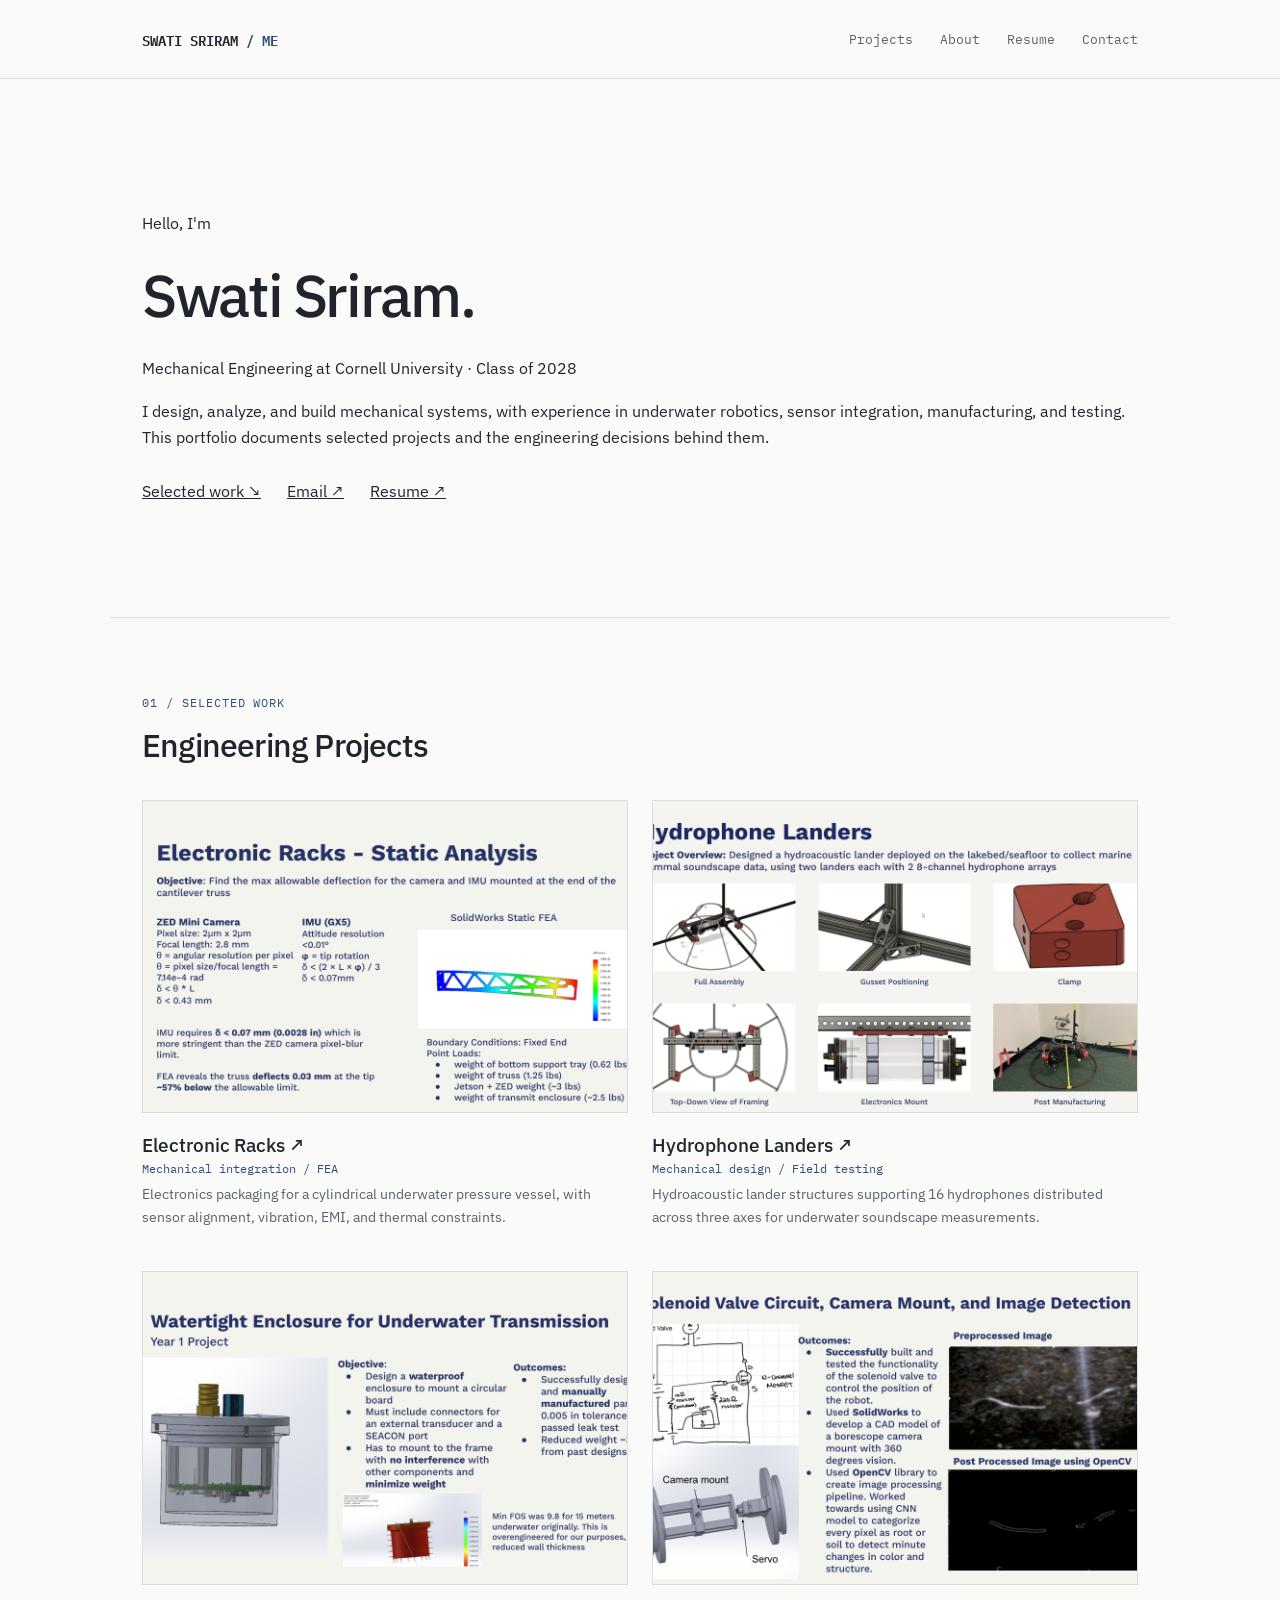
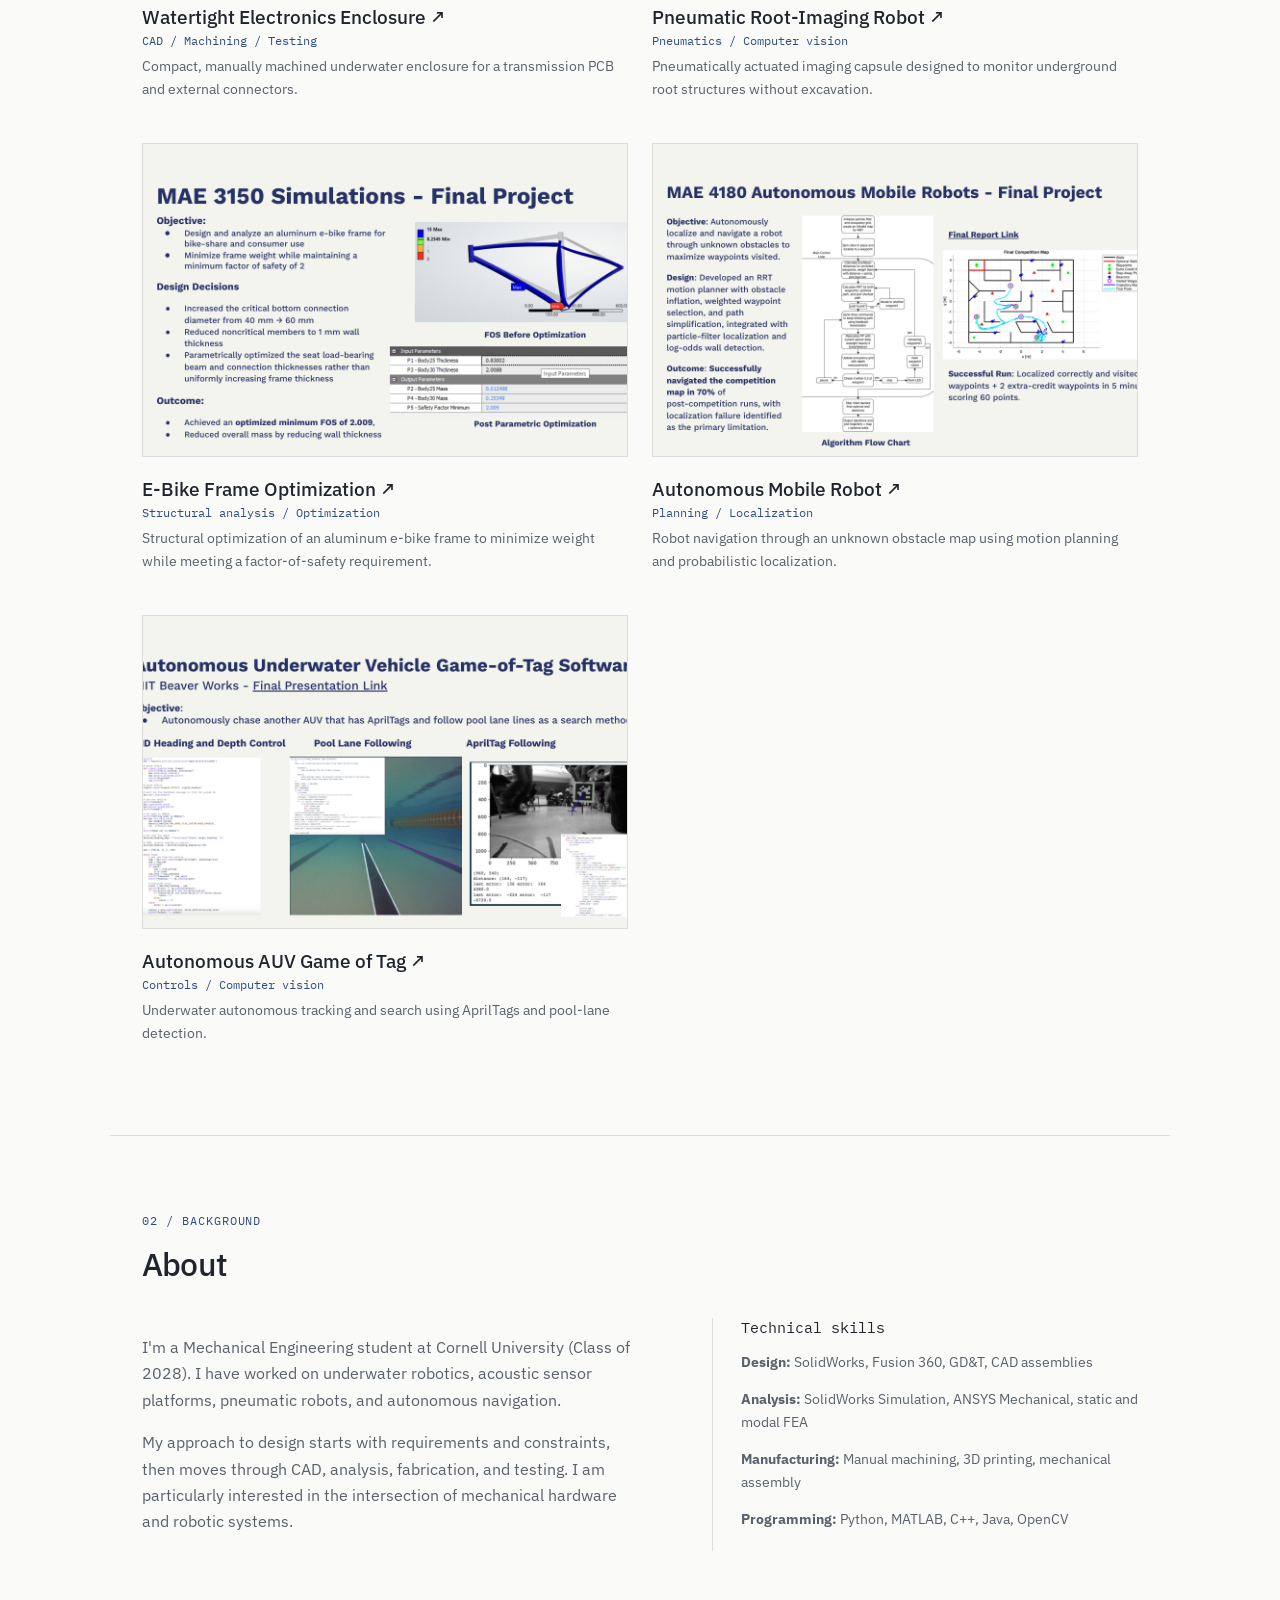
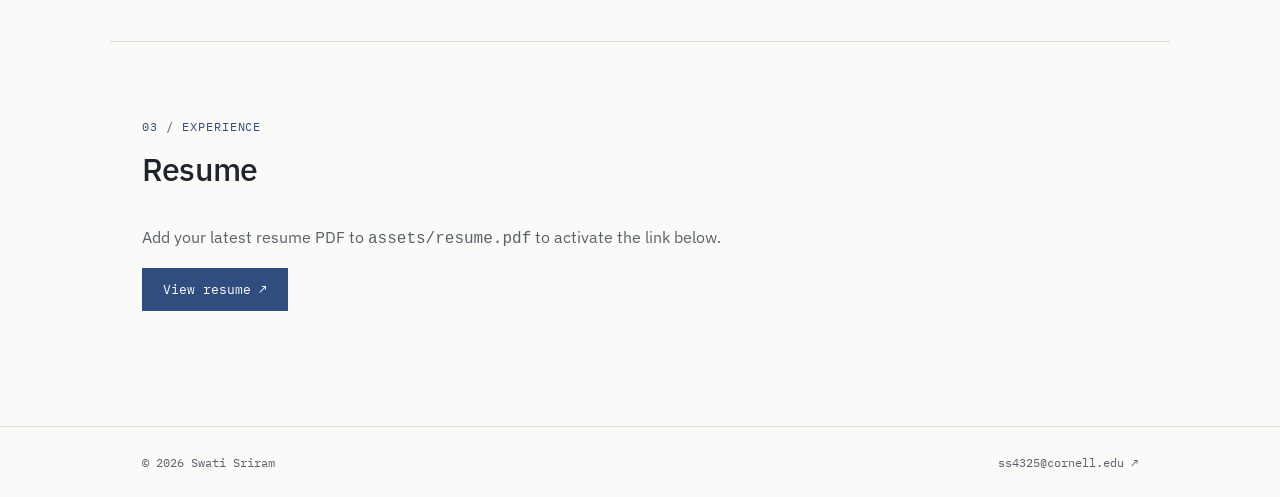
==== commit a8d90121: "Updated index.html to change header" ====
--- a/index.html
+++ b/index.html
@@ -1,3 +1,194 @@
-<!doctype html>
-<html lang="en"><head><meta charset="utf-8"><meta name="viewport" content="width=device-width,initial-scale=1"><title>Swati Sriram | Mechanical Engineering</title><meta name="description" content="Mechanical engineering design portfolio of Swati Sriram, Cornell University."><link rel="preconnect" href="https://fonts.googleapis.com"><link rel="preconnect" href="https://fonts.gstatic.com" crossorigin><link href="https://fonts.googleapis.com/css2?family=IBM+Plex+Mono:wght@400;500;600&family=IBM+Plex+Sans:wght@400;500;600&display=swap" rel="stylesheet"><link rel="stylesheet" href="style.css"></head>
-<body><header class="site-header"><div class="container header-inner"><a class="wordmark" href="#home">SWATI SRIRAM<span> / ME</span></a><nav aria-label="Main navigation"><a href="#projects">Projects</a><a href="#about">About</a><a href="#resume">Resume</a><a href="mailto:ss4325@cornell.edu">Contact</a></nav></div></header><main id="home"><section class="container hero"><p class="eyebrow">MECHANICAL ENGINEERING · CORNELL UNIVERSITY '28</p><h1>Designing, analyzing, and building mechanical systems.</h1><p class="intro">I'm Swati, a mechanical engineering student at Cornell University. My work spans mechanical design, structural analysis, manufacturing, and autonomous robotic systems.</p><div class="hero-links"><a class="button" href="#projects">Explore projects ↓</a><a class="text-link" href="mailto:ss4325@cornell.edu">Get in touch ↗</a></div></section><section id="projects" class="container section"><div class="section-heading"><span class="eyebrow">01 / SELECTED WORK</span><h2>Engineering Projects</h2></div><div id="project-grid" class="project-grid"></div></section><section id="project-detail" class="container detail" hidden aria-live="polite"><button id="close-detail" class="back">← All projects</button><div id="detail-content"></div></section><section id="about" class="container section about"><div class="section-heading"><span class="eyebrow">02 / BACKGROUND</span><h2>About</h2></div><div class="about-layout"><div><p>I'm a Mechanical Engineering student at Cornell University (Class of 2028). I have worked on underwater robotics, acoustic sensor platforms, pneumatic robots, and autonomous navigation.</p><p>My approach to design starts with requirements and constraints, then moves through CAD, analysis, fabrication, and testing. I am particularly interested in the intersection of mechanical hardware and robotic systems.</p></div><div class="skills"><h3>Technical skills</h3><p><strong>Design:</strong> SolidWorks, Fusion 360, GD&T, CAD assemblies</p><p><strong>Analysis:</strong> SolidWorks Simulation, ANSYS Mechanical, static and modal FEA</p><p><strong>Manufacturing:</strong> Manual machining, 3D printing, mechanical assembly</p><p><strong>Programming:</strong> Python, MATLAB, C++, Java, OpenCV</p></div></div></section><section id="resume" class="container section resume"><div class="section-heading"><span class="eyebrow">03 / EXPERIENCE</span><h2>Resume</h2></div><p>Add your latest resume PDF to <code>assets/resume.pdf</code> to activate the link below.</p><a class="button" href="assets/resume.pdf" target="_blank" rel="noopener">View resume ↗</a></section></main><footer><div class="container footer-inner"><span>© <span id="year"></span> Swati Sriram</span><a href="mailto:ss4325@cornell.edu">ss4325@cornell.edu ↗</a></div></footer><script src="script.js"></script></body></html>+
+<!DOCTYPE html>
+<html lang="en">
+<head>
+  <meta charset="UTF-8">
+  <meta name="viewport" content="width=device-width, initial-scale=1.0">
+
+  <title>Swati Sriram | Mechanical Engineering</title>
+  <meta name="description"
+        content="Mechanical engineering design portfolio of Swati Sriram, Cornell University.">
+
+  <link rel="preconnect" href="https://fonts.googleapis.com">
+  <link rel="preconnect" href="https://fonts.gstatic.com" crossorigin>
+
+  <link href="https://fonts.googleapis.com/css2?family=IBM+Plex+Mono:wght@400;500;600&family=IBM+Plex+Sans:wght@400;500;600&display=swap"
+        rel="stylesheet">
+
+  <link rel="stylesheet" href="style.css">
+</head>
+
+<body>
+
+  <!-- NAVIGATION -->
+  <header class="site-header">
+    <div class="container header-inner">
+      <a class="wordmark" href="#home">
+        SWATI SRIRAM<span> / ME</span>
+      </a>
+
+      <nav aria-label="Main navigation">
+        <a href="#projects">Projects</a>
+        <a href="#about">About</a>
+        <a href="#resume">Resume</a>
+        <a href="mailto:ss4325@cornell.edu">Contact</a>
+      </nav>
+    </div>
+  </header>
+
+  <main id="home">
+
+    <!-- INTRODUCTION -->
+    <section class="container hero" aria-label="Introduction">
+      <div class="hero-content">
+
+        <p class="hero-kicker">Hello, I'm</p>
+
+        <h1>
+          Swati Sriram<span class="hero-period">.</span>
+        </h1>
+
+        <p class="hero-subtitle">
+          Mechanical Engineering at Cornell University
+          <span class="hero-dot">·</span>
+          Class of 2028
+        </p>
+
+        <p class="hero-description">
+          I design, analyze, and build mechanical systems,
+          with experience in underwater robotics, sensor
+          integration, manufacturing, and testing. This
+          portfolio documents selected projects and the
+          engineering decisions behind them.
+        </p>
+
+        <div class="hero-links">
+          <a href="#projects">
+            Selected work <span aria-hidden="true">↘</span>
+          </a>
+          <a href="mailto:ss4325@cornell.edu">
+            Email <span aria-hidden="true">↗</span>
+          </a>
+          <a href="#resume">
+            Resume <span aria-hidden="true">↗</span>
+          </a>
+        </div>
+
+      </div>
+    </section>
+
+    <!-- PROJECTS -->
+    <section id="projects" class="container section">
+      <div class="section-heading">
+        <span class="eyebrow">01 / SELECTED WORK</span>
+        <h2>Engineering Projects</h2>
+      </div>
+
+      <div id="project-grid" class="project-grid"></div>
+    </section>
+
+    <!-- PROJECT DETAILS -->
+    <section id="project-detail"
+             class="container detail"
+             hidden
+             aria-live="polite">
+
+      <button id="close-detail" class="back">
+        ← All projects
+      </button>
+
+      <div id="detail-content"></div>
+    </section>
+
+    <!-- ABOUT -->
+    <section id="about" class="container section about">
+      <div class="section-heading">
+        <span class="eyebrow">02 / BACKGROUND</span>
+        <h2>About</h2>
+      </div>
+
+      <div class="about-layout">
+        <div>
+          <p>
+            I'm a Mechanical Engineering student at Cornell
+            University (Class of 2028). I have worked on
+            underwater robotics, acoustic sensor platforms,
+            pneumatic robots, and autonomous navigation.
+          </p>
+
+          <p>
+            My approach to design starts with requirements
+            and constraints, then moves through CAD,
+            analysis, fabrication, and testing. I am
+            particularly interested in the intersection
+            of mechanical hardware and robotic systems.
+          </p>
+        </div>
+
+        <div class="skills">
+          <h3>Technical skills</h3>
+
+          <p>
+            <strong>Design:</strong>
+            SolidWorks, Fusion 360, GD&T, CAD assemblies
+          </p>
+
+          <p>
+            <strong>Analysis:</strong>
+            SolidWorks Simulation, ANSYS Mechanical,
+            static and modal FEA
+          </p>
+
+          <p>
+            <strong>Manufacturing:</strong>
+            Manual machining, 3D printing, mechanical assembly
+          </p>
+
+          <p>
+            <strong>Programming:</strong>
+            Python, MATLAB, C++, Java, OpenCV
+          </p>
+        </div>
+      </div>
+    </section>
+
+    <!-- RESUME -->
+    <section id="resume" class="container section resume">
+      <div class="section-heading">
+        <span class="eyebrow">03 / EXPERIENCE</span>
+        <h2>Resume</h2>
+      </div>
+
+      <p>
+        Add your latest resume PDF to
+        <code>assets/resume.pdf</code>
+        to activate the link below.
+      </p>
+
+      <a class="button"
+         href="assets/resume.pdf"
+         target="_blank"
+         rel="noopener">
+        View resume ↗
+      </a>
+    </section>
+
+  </main>
+
+  <!-- FOOTER -->
+  <footer>
+    <div class="container footer-inner">
+      <span>
+        © <span id="year"></span> Swati Sriram
+      </span>
+
+      <a href="mailto:ss4325@cornell.edu">
+        ss4325@cornell.edu ↗
+      </a>
+    </div>
+  </footer>
+
+  <script src="script.js"></script>
+
+</body>
+</html>
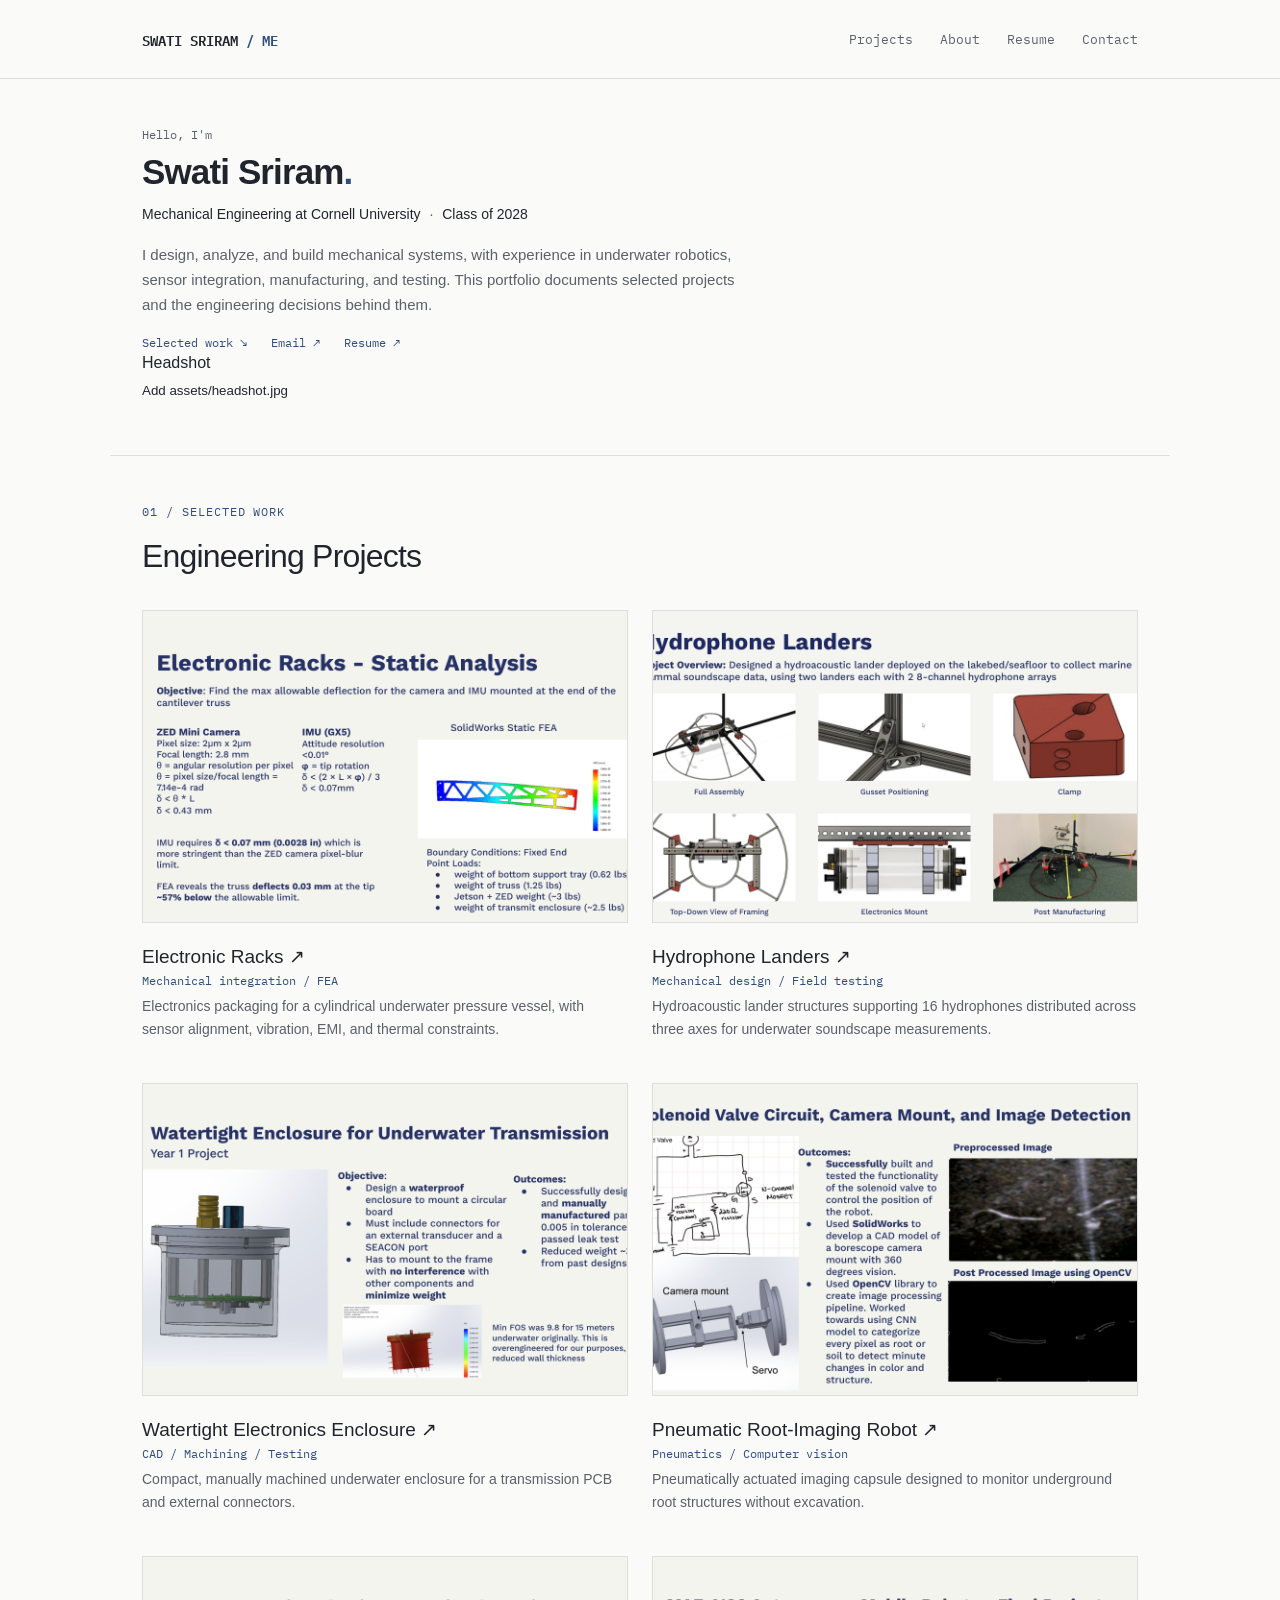
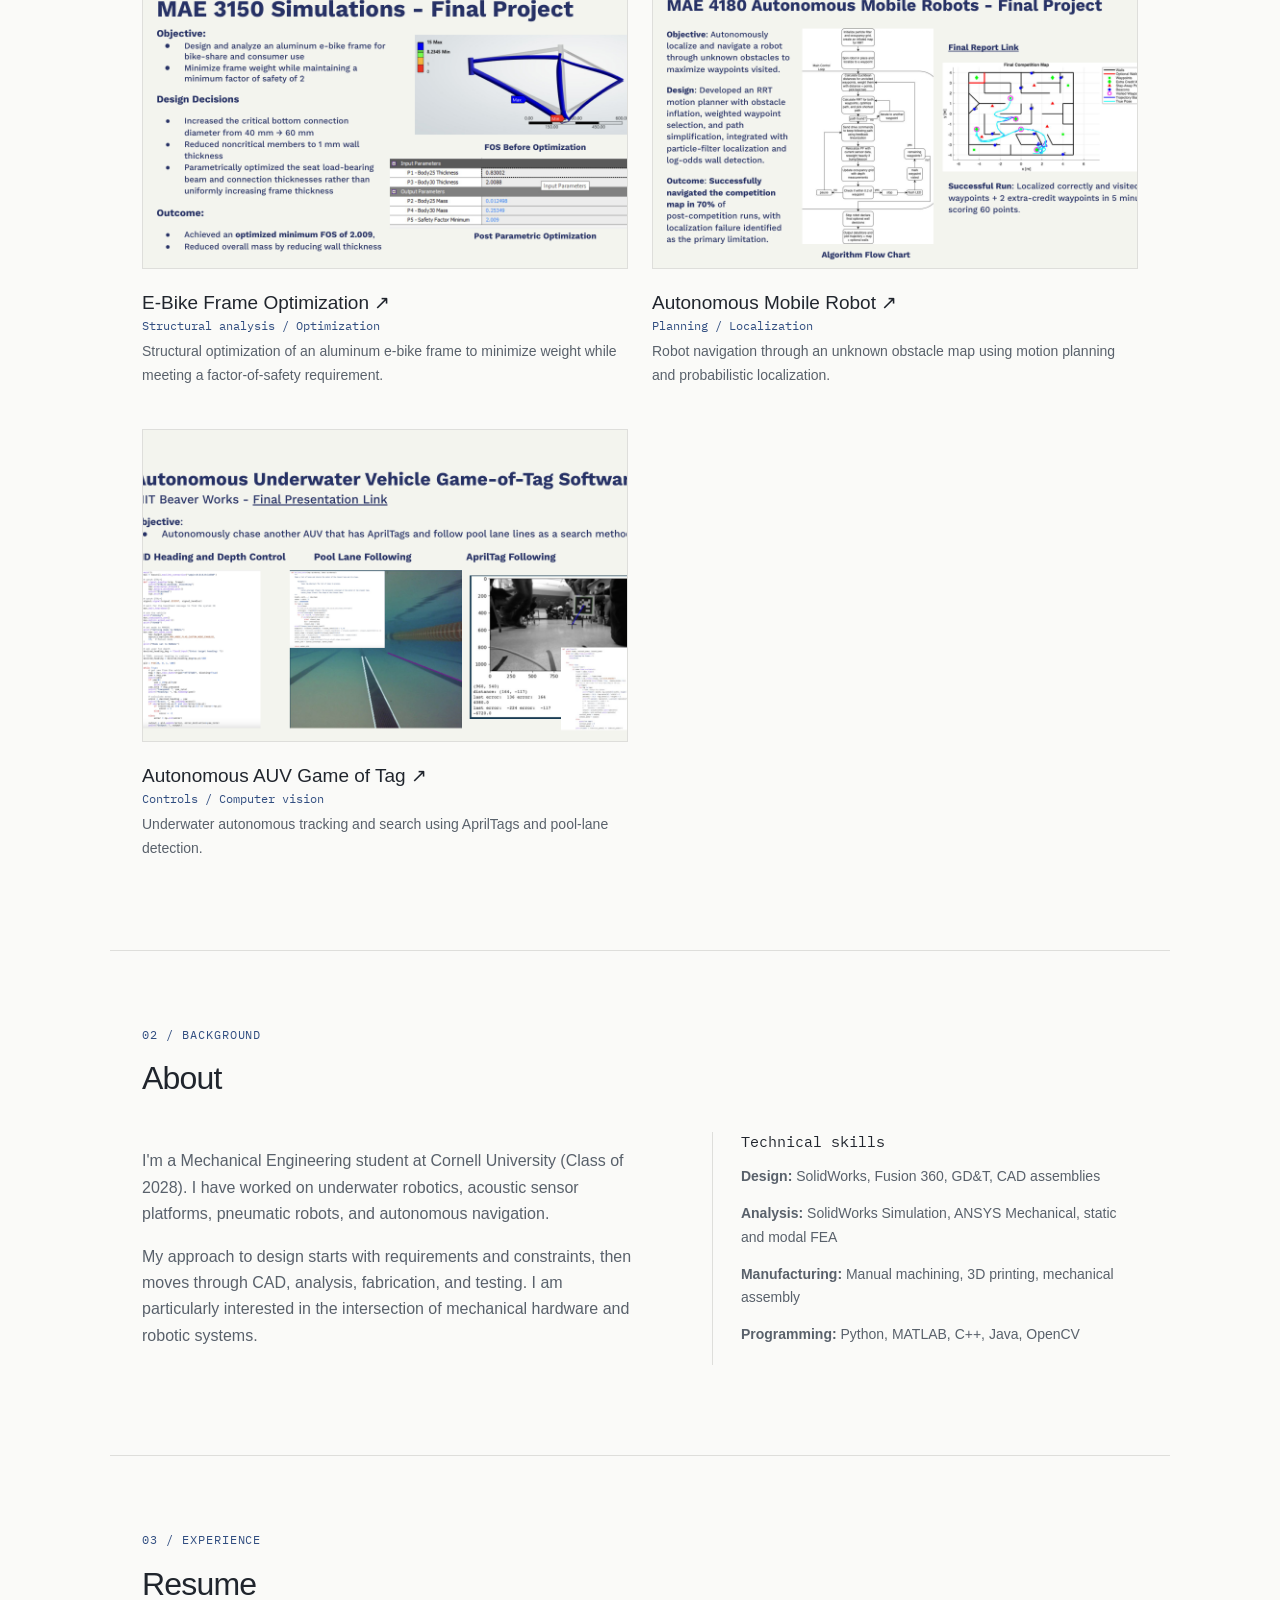
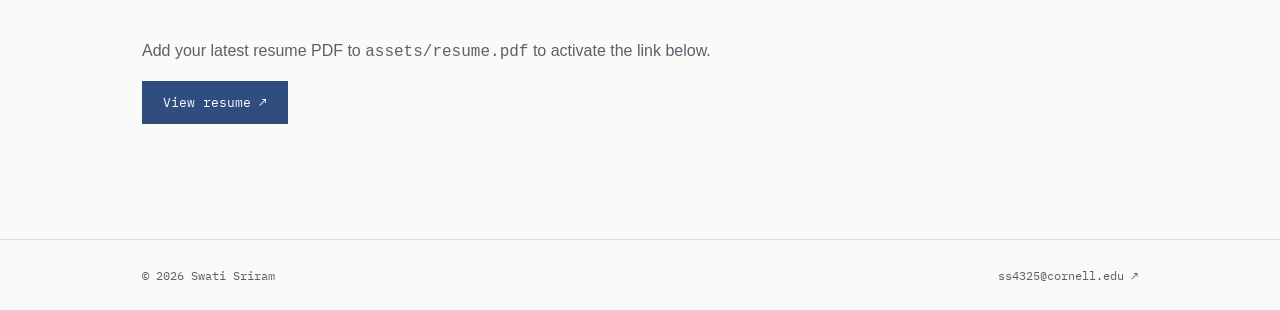
==== commit 4a4d70bf: "Add headshot slot and editorial intro structure" ====
--- a/index.html
+++ b/index.html
@@ -12,7 +12,7 @@
   <link rel="preconnect" href="https://fonts.googleapis.com">
   <link rel="preconnect" href="https://fonts.gstatic.com" crossorigin>
 
-  <link href="https://fonts.googleapis.com/css2?family=IBM+Plex+Mono:wght@400;500;600&family=IBM+Plex+Sans:wght@400;500;600&display=swap"
+  <link href="https://fonts.googleapis.com/css2?family=DM+Sans:wght@400;500;600;700&family=IBM+Plex+Mono:wght@400;500;600&display=swap"
         rel="stylesheet">
 
   <link rel="stylesheet" href="style.css">
@@ -40,7 +40,7 @@
 
     <!-- INTRODUCTION -->
     <section class="container hero" aria-label="Introduction">
-      <div class="hero-content">
+      <div class="hero-layout"><div class="hero-content">
 
         <p class="hero-kicker">Hello, I'm</p>
 
@@ -74,6 +74,8 @@
           </a>
         </div>
 
+      </div>
+      <div class="hero-photo"><img src="assets/headshot.jpg" alt="Portrait of Swati Sriram" onerror="this.hidden=true;this.nextElementSibling.hidden=false"><div class="hero-photo-placeholder" hidden>Headshot<br><small>Add assets/headshot.jpg</small></div></div>
       </div>
     </section>
 
--- a/style.css
+++ b/style.css
@@ -1 +1,16 @@
-:root{--bg:#fafaf8;--paper:#fff;--ink:#20252d;--muted:#59616b;--line:#dededb;--blue:#304d80;--mono:'IBM Plex Mono',monospace;--sans:'IBM Plex Sans',sans-serif}*{box-sizing:border-box}html{scroll-behavior:smooth}body{margin:0;background:var(--bg);color:var(--ink);font:16px/1.65 var(--sans)}a{color:inherit}button{font:inherit}.container{max-width:1060px;margin:auto;padding:0 32px}.site-header{position:sticky;top:0;background:rgba(250,250,248,.96);border-bottom:1px solid var(--line);z-index:10}.header-inner{min-height:78px;display:flex;align-items:center;justify-content:space-between;gap:22px}.wordmark{font:600 14px var(--mono);text-decoration:none;white-space:nowrap}.wordmark span{color:var(--blue)}nav{display:flex;gap:27px}nav a{font:13px var(--mono);text-decoration:none;color:var(--muted)}nav a:hover,.text-link:hover{color:var(--blue)}.hero{padding-top:115px;padding-bottom:112px}.eyebrow{font:12px var(--mono);letter-spacing:.08em;color:var(--blue)}h1,h2,h3{line-height:1.2}h1{font-size:clamp(36px,5vw,59px);max-width:850px;letter-spacing:-.04em;font-weight:500;margin:24px 0}h2{font-size:32px;letter-spacing:-.025em;font-weight:500;margin:12px 0}h3{font-size:21px;margin:0 0 12px}.intro{max-width:640px;color:var(--muted);font-size:18px}.hero-links{display:flex;gap:26px;align-items:center;margin-top:28px}.button{display:inline-block;padding:12px 20px;background:var(--blue);color:#fff;text-decoration:none;font:13px var(--mono);border:1px solid var(--blue)}.text-link{font:13px var(--mono);text-decoration:none}.section{padding-top:70px;padding-bottom:90px;border-top:1px solid var(--line);scroll-margin-top:90px}.section-heading{margin-bottom:35px}.project-grid{display:grid;grid-template-columns:repeat(2,minmax(0,1fr));gap:42px 24px}.project-card{border:0;background:transparent;padding:0;text-align:left;cursor:pointer;color:inherit}.project-card img{width:100%;aspect-ratio:1.55;object-fit:cover;object-position:center;background:#eeefec;border:1px solid var(--line);transition:border-color .15s}.project-card:hover img{border-color:var(--blue)}.project-card h3{font-size:19px;font-weight:500;margin:14px 0 4px}.project-card .meta{font:12px var(--mono);color:var(--blue)}.project-card p{margin:7px 0 0;color:var(--muted);font-size:14px}.detail{padding-top:48px;padding-bottom:80px;scroll-margin-top:90px}.detail[hidden]{display:none}.back{background:none;border:0;padding:0;color:var(--blue);font:13px var(--mono);cursor:pointer;margin-bottom:32px}.detail h2{font-size:clamp(29px,4vw,44px)}.detail .lede{max-width:730px;color:var(--muted);font-size:18px}.detail-meta{font:12px var(--mono);color:var(--blue);margin:24px 0}.detail-grid{display:grid;grid-template-columns:1fr 1fr;gap:36px;margin:40px 0}.detail-grid h3{font-size:16px;font-family:var(--mono)}.detail-grid li{margin:8px 0}.detail figure{margin:26px 0}.detail figure img{width:100%;border:1px solid var(--line)}figcaption{color:var(--muted);font:12px var(--mono);padding:8px 0}.about-layout{display:grid;grid-template-columns:1.15fr 1fr;gap:80px}.about p,.resume p{color:var(--muted)}.skills{border-left:1px solid var(--line);padding-left:28px}.skills h3{font:15px var(--mono)}.skills p{font-size:14px}.resume{padding-bottom:115px}footer{border-top:1px solid var(--line);padding:28px 0;color:var(--muted);font:12px var(--mono)}.footer-inner{display:flex;justify-content:space-between;gap:20px}footer a{text-decoration:none}@media(max-width:650px){.container{padding:0 20px}.header-inner{align-items:flex-start;flex-direction:column;padding-top:20px;padding-bottom:18px;gap:14px;min-height:0}nav{gap:19px;flex-wrap:wrap}.hero{padding-top:65px;padding-bottom:70px}.section{padding-top:55px;padding-bottom:65px}.project-grid,.detail-grid,.about-layout{grid-template-columns:1fr}.skills{border-left:0;border-top:1px solid var(--line);padding:20px 0 0}.footer-inner{flex-direction:column}.project-grid{gap:34px}}+:root{--bg:#fafaf8;--paper:#fff;--ink:#20252d;--muted:#59616b;--line:#dededb;--blue:#304d80;--mono:'IBM Plex Mono',monospace;--sans:'IBM Plex Sans',sans-serif}*{box-sizing:border-box}html{scroll-behavior:smooth}body{margin:0;background:var(--bg);color:var(--ink);font:16px/1.65 var(--sans)}a{color:inherit}button{font:inherit}.container{max-width:1060px;margin:auto;padding:0 32px}.site-header{position:sticky;top:0;background:rgba(250,250,248,.96);border-bottom:1px solid var(--line);z-index:10}.header-inner{min-height:78px;display:flex;align-items:center;justify-content:space-between;gap:22px}.wordmark{font:600 14px var(--mono);text-decoration:none;white-space:nowrap}.wordmark span{color:var(--blue)}nav{display:flex;gap:27px}nav a{font:13px var(--mono);text-decoration:none;color:var(--muted)}nav a:hover,.text-link:hover{color:var(--blue)}.hero{padding-top:115px;padding-bottom:112px}.eyebrow{font:12px var(--mono);letter-spacing:.08em;color:var(--blue)}h1,h2,h3{line-height:1.2}h1{font-size:clamp(36px,5vw,59px);max-width:850px;letter-spacing:-.04em;font-weight:500;margin:24px 0}h2{font-size:32px;letter-spacing:-.025em;font-weight:500;margin:12px 0}h3{font-size:21px;margin:0 0 12px}.intro{max-width:640px;color:var(--muted);font-size:18px}.hero-links{display:flex;gap:26px;align-items:center;margin-top:28px}.button{display:inline-block;padding:12px 20px;background:var(--blue);color:#fff;text-decoration:none;font:13px var(--mono);border:1px solid var(--blue)}.text-link{font:13px var(--mono);text-decoration:none}.section{padding-top:70px;padding-bottom:90px;border-top:1px solid var(--line);scroll-margin-top:90px}.section-heading{margin-bottom:35px}.project-grid{display:grid;grid-template-columns:repeat(2,minmax(0,1fr));gap:42px 24px}.project-card{border:0;background:transparent;padding:0;text-align:left;cursor:pointer;color:inherit}.project-card img{width:100%;aspect-ratio:1.55;object-fit:cover;object-position:center;background:#eeefec;border:1px solid var(--line);transition:border-color .15s}.project-card:hover img{border-color:var(--blue)}.project-card h3{font-size:19px;font-weight:500;margin:14px 0 4px}.project-card .meta{font:12px var(--mono);color:var(--blue)}.project-card p{margin:7px 0 0;color:var(--muted);font-size:14px}.detail{padding-top:48px;padding-bottom:80px;scroll-margin-top:90px}.detail[hidden]{display:none}.back{background:none;border:0;padding:0;color:var(--blue);font:13px var(--mono);cursor:pointer;margin-bottom:32px}.detail h2{font-size:clamp(29px,4vw,44px)}.detail .lede{max-width:730px;color:var(--muted);font-size:18px}.detail-meta{font:12px var(--mono);color:var(--blue);margin:24px 0}.detail-grid{display:grid;grid-template-columns:1fr 1fr;gap:36px;margin:40px 0}.detail-grid h3{font-size:16px;font-family:var(--mono)}.detail-grid li{margin:8px 0}.detail figure{margin:26px 0}.detail figure img{width:100%;border:1px solid var(--line)}figcaption{color:var(--muted);font:12px var(--mono);padding:8px 0}.about-layout{display:grid;grid-template-columns:1.15fr 1fr;gap:80px}.about p,.resume p{color:var(--muted)}.skills{border-left:1px solid var(--line);padding-left:28px}.skills h3{font:15px var(--mono)}.skills p{font-size:14px}.resume{padding-bottom:115px}footer{border-top:1px solid var(--line);padding:28px 0;color:var(--muted);font:12px var(--mono)}.footer-inner{display:flex;justify-content:space-between;gap:20px}footer a{text-decoration:none}@media(max-width:650px){.container{padding:0 20px}.header-inner{align-items:flex-start;flex-direction:column;padding-top:20px;padding-bottom:18px;gap:14px;min-height:0}nav{gap:19px;flex-wrap:wrap}.hero{padding-top:65px;padding-bottom:70px}.section{padding-top:55px;padding-bottom:65px}.project-grid,.detail-grid,.about-layout{grid-template-columns:1fr}.skills{border-left:0;border-top:1px solid var(--line);padding:20px 0 0}.footer-inner{flex-direction:column}.project-grid{gap:34px}}
+
+/* Compact, editorial-style introduction */
+.hero{padding-top:48px;padding-bottom:52px}
+.hero-content{max-width:660px}
+.hero-kicker{font:12px var(--mono);color:var(--muted);margin:0 0 9px}
+.hero h1{font-size:clamp(27px,3vw,35px);letter-spacing:-.025em;line-height:1.2;font-weight:600;margin:0 0 10px}
+.hero-period{color:var(--blue)}
+.hero-subtitle{font-size:14px;color:var(--ink);margin:0 0 17px}
+.hero-dot{padding:0 5px;color:var(--muted)}
+.hero-description{max-width:610px;font-size:15px;line-height:1.65;color:var(--muted);margin:0}
+.hero-links{display:flex;gap:24px;flex-wrap:wrap;margin-top:18px}
+.hero-links a{font:12px var(--mono);text-decoration:none;color:var(--blue)}
+.hero-links a:hover{text-decoration:underline}
+.hero + .section{padding-top:42px}
+@media(max-width:650px){.hero{padding-top:35px;padding-bottom:42px}.hero h1{font-size:28px}.hero-description{font-size:14px}.hero-links{gap:18px}.hero + .section{padding-top:34px}}
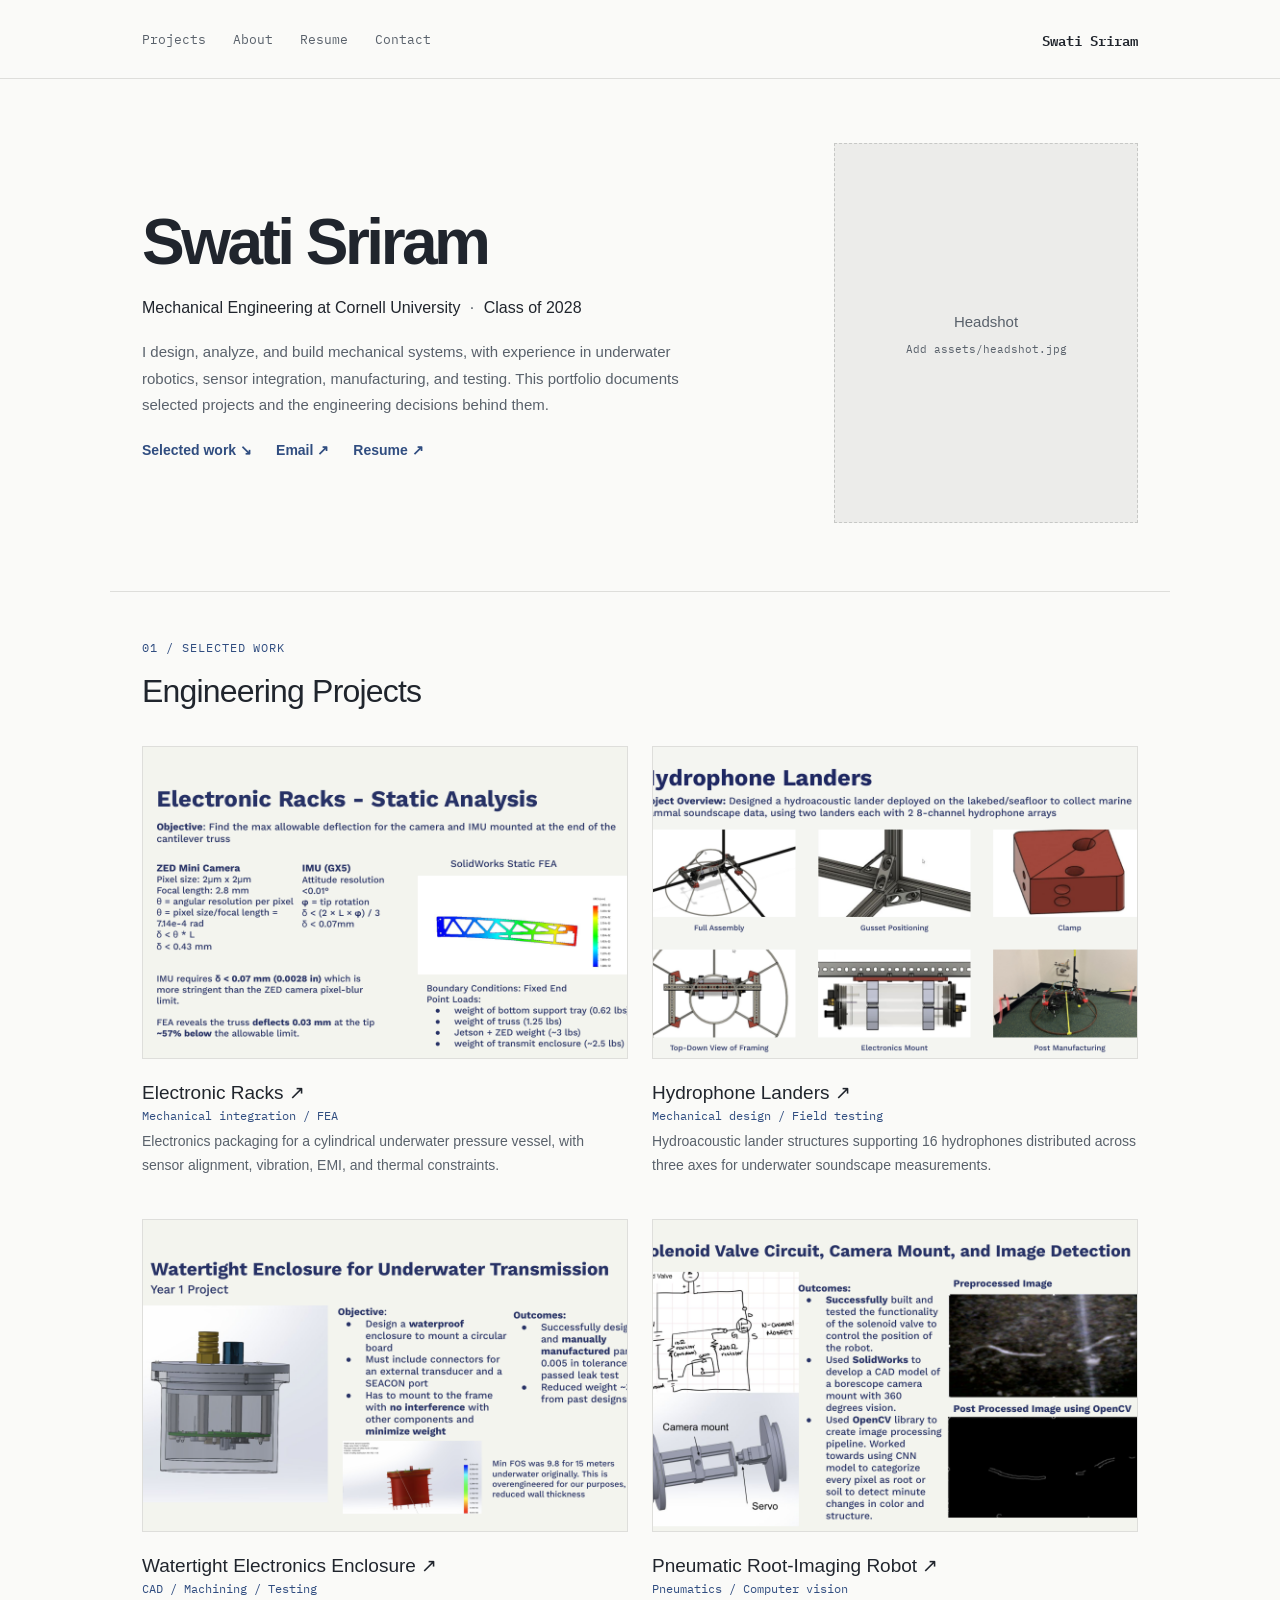
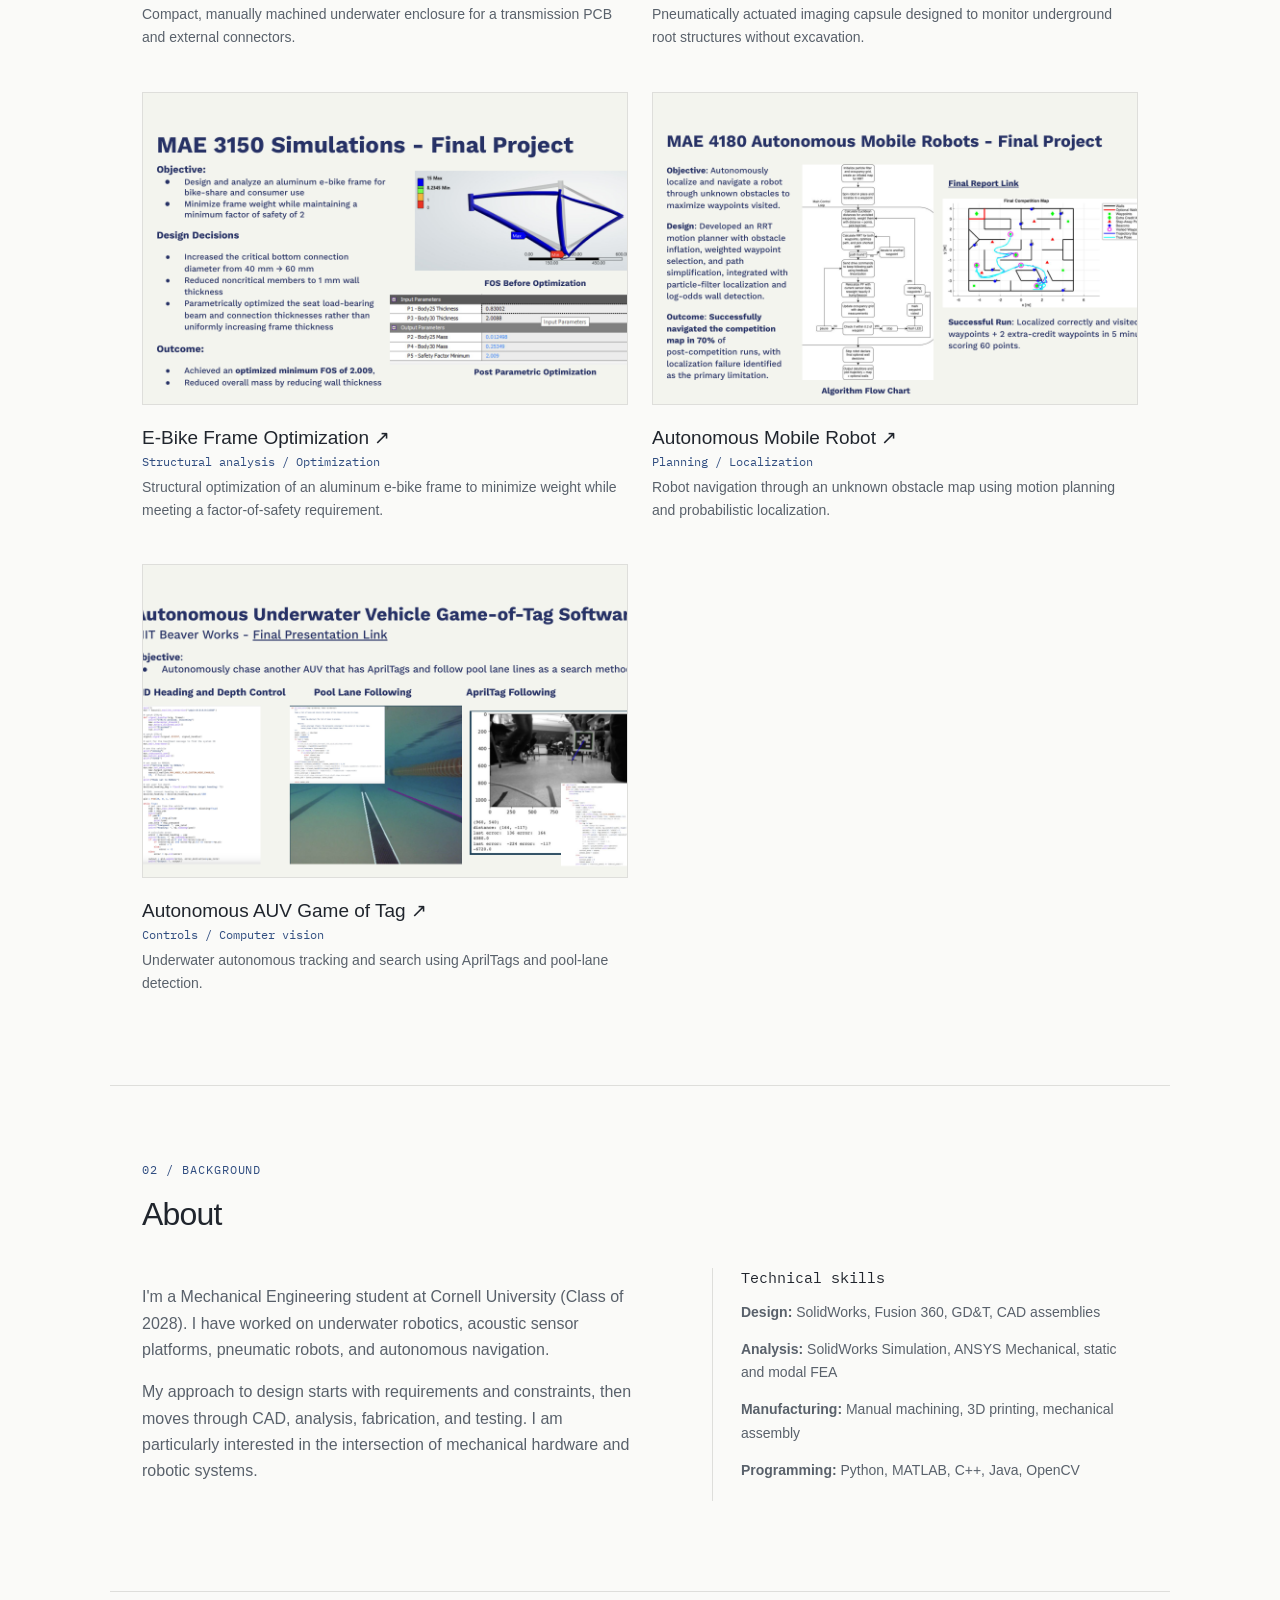
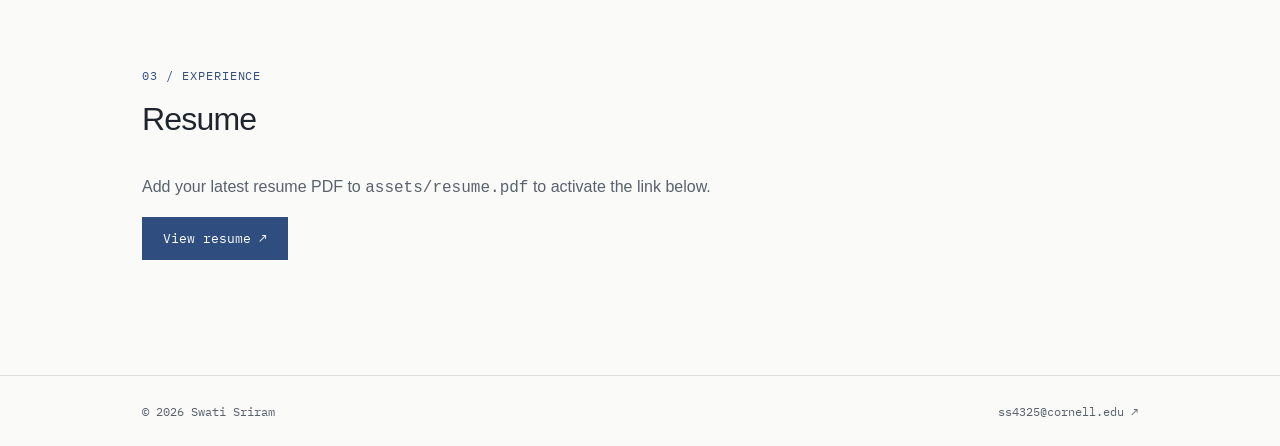
==== commit 1625b433: "Remove greeting and colored period; left-align header navigation" ====
--- a/index.html
+++ b/index.html
@@ -23,16 +23,13 @@
   <!-- NAVIGATION -->
   <header class="site-header">
     <div class="container header-inner">
-      <a class="wordmark" href="#home">
-        SWATI SRIRAM<span> / ME</span>
-      </a>
-
       <nav aria-label="Main navigation">
         <a href="#projects">Projects</a>
         <a href="#about">About</a>
         <a href="#resume">Resume</a>
         <a href="mailto:ss4325@cornell.edu">Contact</a>
       </nav>
+      <a class="wordmark" href="#home">Swati Sriram</a>
     </div>
   </header>
 
@@ -41,11 +38,8 @@
     <!-- INTRODUCTION -->
     <section class="container hero" aria-label="Introduction">
       <div class="hero-layout"><div class="hero-content">
-
-        <p class="hero-kicker">Hello, I'm</p>
-
-        <h1>
-          Swati Sriram<span class="hero-period">.</span>
+<h1>
+          Swati Sriram
         </h1>
 
         <p class="hero-subtitle">
--- a/style.css
+++ b/style.css
@@ -14,3 +14,23 @@
 .hero-links a:hover{text-decoration:underline}
 .hero + .section{padding-top:42px}
 @media(max-width:650px){.hero{padding-top:35px;padding-bottom:42px}.hero h1{font-size:28px}.hero-description{font-size:14px}.hero-links{gap:18px}.hero + .section{padding-top:34px}}
+
+/* Editorial introduction with portrait */
+:root{--sans:'DM Sans',sans-serif}
+.hero{padding-top:64px;padding-bottom:68px}
+.hero-layout{display:grid;grid-template-columns:minmax(0,1.55fr) minmax(210px,.75fr);gap:64px;align-items:center}
+.hero-content{max-width:640px}
+.hero-kicker{font:500 14px var(--sans);color:var(--muted);margin:0 0 12px}
+.hero h1{font-family:var(--sans);font-size:clamp(44px,5vw,64px);font-weight:700;letter-spacing:-.055em;line-height:1.08;margin:0 0 18px}
+.hero-subtitle{font-size:16px;font-weight:500;margin:0 0 18px}
+.hero-description{font-size:15px;line-height:1.75;max-width:560px;margin:0}
+.hero-links{margin-top:24px;gap:24px;flex-wrap:wrap}
+.hero-links a{font:600 14px var(--sans);text-decoration:none;color:var(--blue)}
+.hero-links a:hover{text-decoration:underline}
+.hero-photo{width:100%;aspect-ratio:4/5;background:#ececea;overflow:hidden}
+.hero-photo img{width:100%;height:100%;object-fit:cover}
+.hero-photo-placeholder{height:100%;display:flex;flex-direction:column;align-items:center;justify-content:center;text-align:center;color:var(--muted);font-size:15px;border:1px dashed #c7c8c6}
+.hero-photo-placeholder[hidden]{display:none}
+.hero-photo-placeholder small{font:11px var(--mono);margin-top:8px}
+@media(max-width:650px){.hero{padding-top:38px;padding-bottom:48px}.hero-layout{grid-template-columns:minmax(0,1fr) 120px;gap:18px;align-items:start}.hero h1{font-size:clamp(32px,7vw,42px)}.hero-subtitle{font-size:13px}.hero-description{font-size:14px}.hero-photo{margin-top:10px}.hero-photo-placeholder small{font-size:9px;overflow-wrap:anywhere}.hero-links{gap:16px}}
+@media(max-width:420px){.hero-layout{grid-template-columns:1fr}.hero-photo{width:150px;grid-row:1}.hero h1{font-size:40px}}
